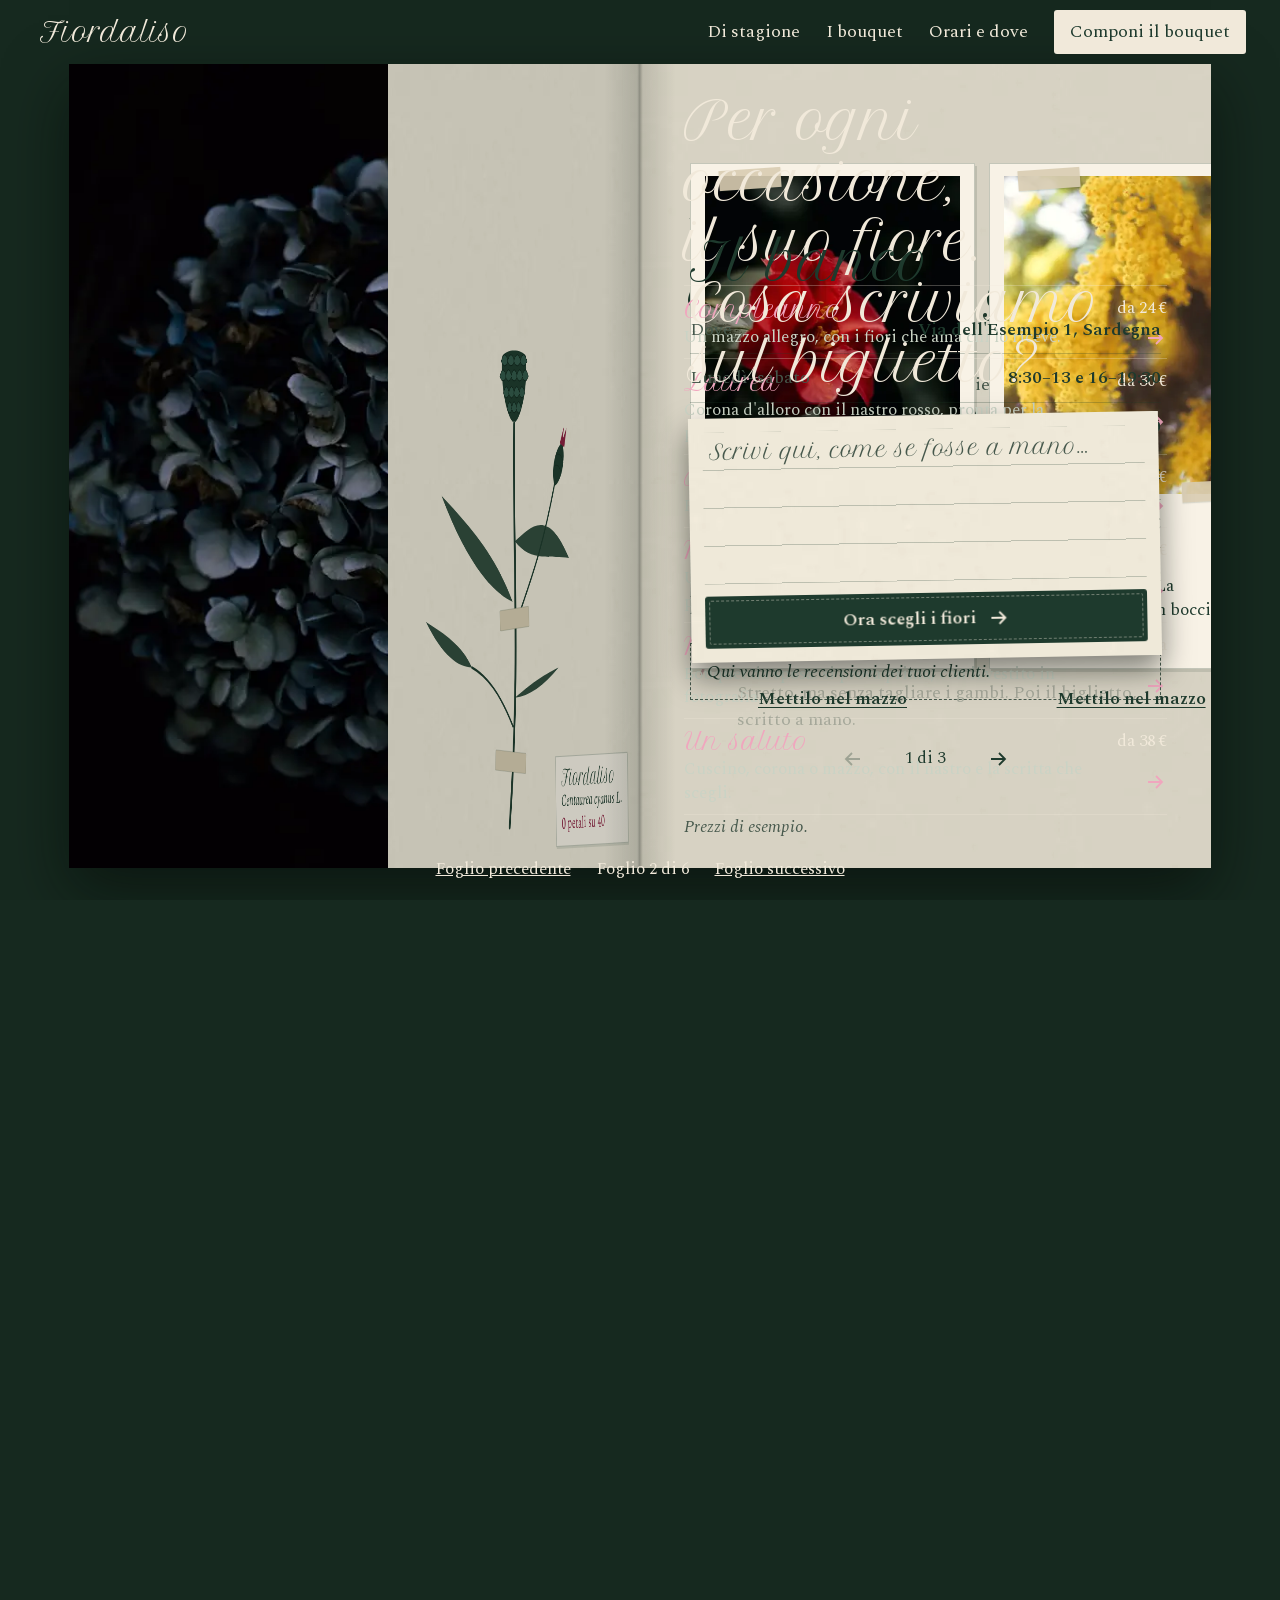
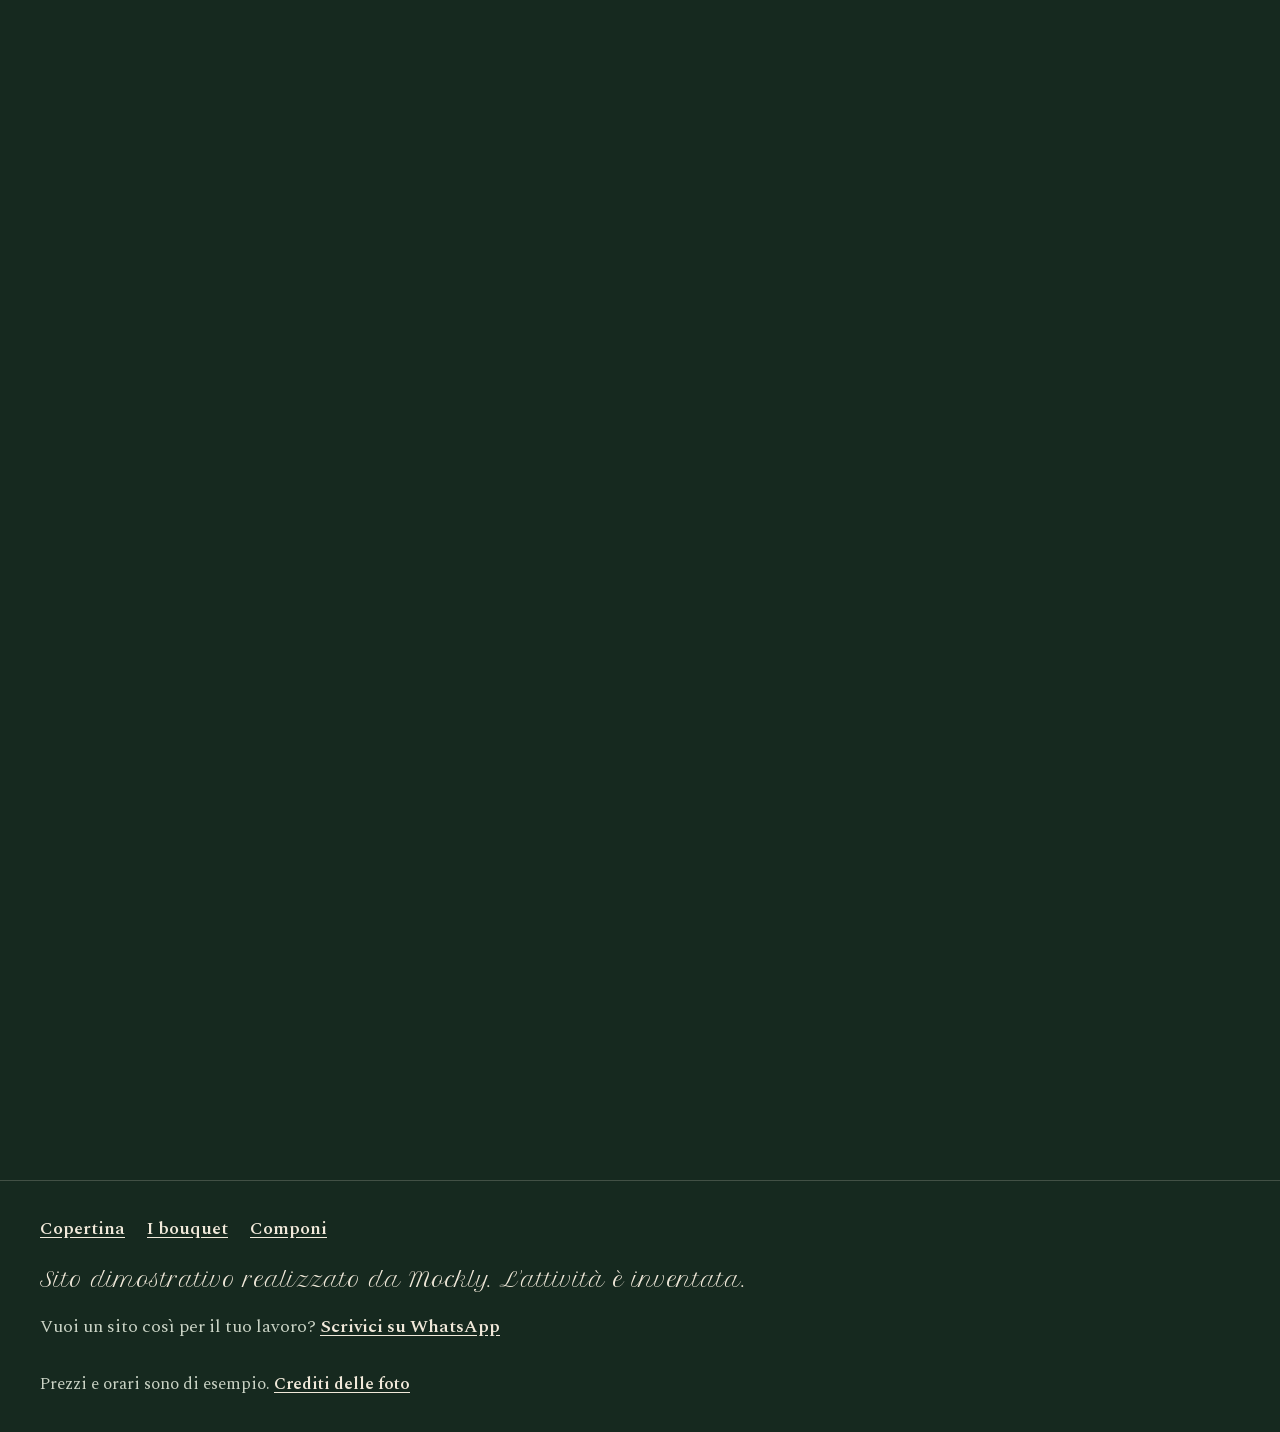
==== index.html @ 7ae02faf "File del sito nella cartella principale Co-Authored-By: Claude Opus 5.5 <noreply@anthropic.com>" ====
<!doctype html>
<html lang="it">
<head>
<meta charset="utf-8">
<meta name="viewport" content="width=device-width, initial-scale=1, viewport-fit=cover">
<title>Fiordaliso, fioraio · Per chi sono?</title>
<meta name="description" content="Fiordaliso, un fioraio inventato per una dimostrazione di Mockly: mazzi legati a mano, compositore del bouquet e biglietto scritto da te.">
<meta name="theme-color" content="#16291F">
<meta property="og:type" content="website">
<meta property="og:locale" content="it_IT">
<meta property="og:title" content="Fiordaliso, fioraio · Per chi sono?">
<meta property="og:description" content="Fiordaliso, un fioraio inventato per una dimostrazione di Mockly: mazzi legati a mano, compositore del bouquet e biglietto scritto da te.">
<meta property="og:image" content="assets/img/og.jpg">
<meta name="twitter:card" content="summary_large_image">
<link rel="icon" href="assets/img/icona.svg" type="image/svg+xml">
<link rel="apple-touch-icon" href="assets/img/icona-180.png">
<link rel="manifest" href="site.webmanifest">
<link rel="preload" href="assets/fonts/petit-formal-script-400.woff2" as="font" type="font/woff2" crossorigin>
<link rel="preload" href="assets/fonts/spectral-400.woff2" as="font" type="font/woff2" crossorigin>
<link rel="preload" as="image" href="assets/img/copertina-640.webp" imagesrcset="assets/img/copertina-640.webp 640w, assets/img/copertina-1080.webp 1080w, assets/img/copertina-1440.webp 1440w" imagesizes="(min-width:1024px) 50vw, 100vw" fetchpriority="high">
<link rel="stylesheet" href="assets/css/style.css">
<script src="assets/js/season.js"></script>
</head>
<body class="page-home">
<a class="skip" href="#main">Vai al contenuto</a>
<header class="topbar">
  <a class="brand" href="index.html" aria-current="page">Fiordaliso</a>
  <nav class="topnav" aria-label="Principale">
    <a href="index.html#stagione">Di stagione</a>
    <a href="bouquet.html">I bouquet</a>
    <a href="index.html#banco">Orari e dove</a>
    <a class="topnav__cta" href="ordina.html">Componi il bouquet</a>
  </nav>
  <button class="menu-btn" type="button" aria-expanded="false" aria-controls="menu" aria-label="Apri il menu"><span></span><span></span></button>
</header>
<div class="scrim" hidden></div>
<div class="menu" id="menu" role="dialog" aria-modal="true" aria-label="Menu" hidden>
  <button class="menu__close" type="button" aria-label="Chiudi il menu"><svg viewBox="0 0 24 24" width="24" height="24" aria-hidden="true"><path d="m5 5 14 14M19 5 5 19" fill="none" stroke="currentColor" stroke-width="1.8"/></svg></button>
  <p class="menu__tag">Indice dell'erbario</p>
  <ul class="menu__list">
    <li><a href="index.html"><span>Copertina</span></a></li>
    <li><a href="index.html#stagione"><span>Di stagione</span></a></li>
    <li><a href="bouquet.html"><span>I bouquet</span></a></li>
    <li><a href="ordina.html"><span>Componi il bouquet</span></a></li>
    <li><a href="index.html#banco"><span>Orari e dove</span></a></li>
  </ul>
  <p class="menu__foot">Sito dimostrativo: l'attività è inventata.</p>
</div>
<main id="main" data-book>
<section class="cover" aria-labelledby="titolo">
  <div class="cover__text" data-page data-spread="0">
    <p class="cover__who">Fiordaliso, fioraio</p>
    <h1 class="cover__title" id="titolo"><span class="ink" aria-hidden="true"><span class="ink__line">Per chi</span><span class="ink__line">sono?</span></span><span class="sr">Per chi sono?</span></h1>
    <p class="cover__lead">La prima cosa che ti chiediamo al banco. Al resto pensiamo noi: mazzi legati a mano, da ritirare o da far arrivare.</p>
    <a class="btn btn--light cover__cta" href="ordina.html">Componi il bouquet <svg viewBox="0 0 24 24" width="24" height="24" aria-hidden="true"><path d="M5 12h14m-6-6 6 6-6 6" fill="none" stroke="currentColor" stroke-width="1.8"/></svg></a>
  </div>
  <div class="cover__photo" data-page>
    <img class="cover__img" src="assets/img/copertina-640.webp" srcset="assets/img/copertina-640.webp 640w, assets/img/copertina-1080.webp 1080w, assets/img/copertina-1440.webp 1440w" sizes="(min-width:1024px) 50vw, 100vw" width="1440" height="1920" alt="Fiori rossi, rosa e viola appoggiati su un fondo verde scurissimo" fetchpriority="high">
    <p class="tag cover__tag"><span class="tag__hole"></span>Erbario, foglio 1<br><em>Fiori recisi, di stagione</em></p>
  </div>
</section>

<section class="bloom" id="fioritura" aria-labelledby="titolo-fioritura">
  <div class="bloom__sticky">
    <div class="bloom__plate" data-page data-spread="1" data-dwell="2.4">
      <svg class="flower" viewBox="0 0 600 900" role="img" aria-label="Disegno di un fiordaliso sul foglio d'erbario: scorrendo si apre petalo dopo petalo">
<g class="specimen">
<path class="stem" d="M300 400C296 560 318 680 288 880"/>
<path class="stem stem--thin" d="M304 640C340 590 372 560 410 470"/>
<path class="stem stem--thin" d="M297 760C262 720 226 700 186 690"/>
<path class="leaf" d="M302 540C344 524 390 498 448 560C404 556 346 566 302 540Z"/>
<path class="leaf" d="M296 612C240 600 172 566 104 486C176 520 250 556 296 612Z"/>
<path class="leaf" d="M186 690C150 690 106 676 62 636C112 650 160 664 186 690Z"/>
<path class="leaf" d="M302 726C344 710 374 700 420 690C380 712 340 724 302 726Z"/>
<g class="bud" transform="translate(410 472) rotate(22)"><path d="M0 2C-15 -8 -17 -38 0 -54C17 -38 15 -8 0 2Z" fill="var(--ink)"/><path d="M-6 -50L-3 -72L0 -58L4 -74L7 -50Z" fill="var(--season)"/><path d="M-11 -18q11 -11 22 0M-12 -32q12 -11 24 0" class="scale-line"/></g>
<rect class="tape" x="262" y="620" width="78" height="24" rx="1" transform="rotate(-4 300 632)"/>
<rect class="tape" x="250" y="790" width="82" height="24" rx="1" transform="rotate(3 290 802)"/>
</g>
<g transform="translate(300 318)"><g class="head"><g class="petal" data-a="-60.3" data-s="1.62" transform="rotate(-60.3) scale(1.62)"><path d="M-2 0C-3 -22 -5 -40 -9 -52Q-23.7 -78.1 -31.0 -97.7Q-17.9 -87.0 -12.6 -79.1Q-21.2 -101.6 -18.2 -115.1Q-5.4 -100.4 -3.6 -84.6Q-6.5 -108.7 -0.0 -127.5Q9.1 -105.3 6.1 -86.8Q6.6 -103.6 18.8 -114.0Q22.1 -94.6 15.0 -78.5Q18.4 -91.2 33.5 -94.5Q26.5 -71.4 8.4 -52.8C5 -38 3 -20 2 0Z" fill="var(--season-deep)"/><path d="M0 -6L-5 -62M0 -6L4 -64" class="vein"/></g><g class="petal" data-a="-46.5" data-s="1.54" transform="rotate(-46.5) scale(1.54)"><path d="M-2 0C-3 -22 -5 -40 -9 -52Q-24.2 -78.3 -30.0 -98.3Q-15.6 -86.0 -14.5 -80.9Q-18.8 -101.1 -15.6 -116.3Q-7.3 -98.6 -4.2 -86.7Q-8.2 -109.5 2.4 -125.2Q7.9 -104.8 5.8 -87.3Q8.9 -104.5 19.2 -115.2Q21.1 -94.3 13.9 -78.6Q17.3 -90.7 31.1 -96.7Q26.9 -71.1 8.4 -50.8C5 -38 3 -20 2 0Z" fill="var(--season-deep)"/><path d="M0 -6L-5 -62M0 -6L4 -64" class="vein"/></g><g class="petal" data-a="-32.0" data-s="1.59" transform="rotate(-32.0) scale(1.59)"><path d="M-2 0C-3 -22 -5 -40 -9 -52Q-23.9 -77.6 -32.2 -96.5Q-17.9 -87.7 -12.2 -80.5Q-20.6 -102.3 -18.2 -115.8Q-6.8 -98.7 -5.4 -86.1Q-5.6 -109.0 1.2 -124.9Q8.0 -105.0 8.2 -85.0Q7.2 -104.4 19.7 -113.7Q21.1 -93.6 16.1 -78.7Q18.3 -91.7 30.6 -94.6Q24.7 -71.4 8.3 -51.0C5 -38 3 -20 2 0Z" fill="var(--season-deep)"/><path d="M0 -6L-5 -62M0 -6L4 -64" class="vein"/></g><g class="petal" data-a="-14.3" data-s="1.58" transform="rotate(-14.3) scale(1.58)"><path d="M-2 0C-3 -22 -5 -40 -9 -52Q-26.0 -77.3 -32.3 -98.8Q-16.8 -85.9 -12.7 -80.7Q-18.7 -101.9 -18.5 -116.7Q-6.2 -100.3 -6.0 -86.4Q-6.8 -110.1 0.6 -124.8Q10.4 -103.5 7.6 -85.7Q6.9 -104.9 17.6 -113.8Q22.6 -93.6 13.6 -78.6Q18.4 -89.8 31.5 -94.5Q24.2 -71.9 9.7 -50.8C5 -38 3 -20 2 0Z" fill="var(--season-deep)"/><path d="M0 -6L-5 -62M0 -6L4 -64" class="vein"/></g><g class="petal" data-a="1.7" data-s="1.65" transform="rotate(1.7) scale(1.65)"><path d="M-2 0C-3 -22 -5 -40 -9 -52Q-24.1 -76.8 -31.4 -97.4Q-15.8 -85.9 -13.2 -79.1Q-18.9 -100.8 -16.6 -116.4Q-5.8 -98.7 -6.3 -85.6Q-5.5 -107.9 1.7 -126.3Q9.7 -103.8 6.8 -85.0Q6.8 -102.7 17.6 -114.7Q21.9 -95.8 15.6 -79.0Q18.8 -89.2 31.3 -97.5Q24.9 -71.5 8.1 -53.0C5 -38 3 -20 2 0Z" fill="var(--season-deep)"/><path d="M0 -6L-5 -62M0 -6L4 -64" class="vein"/></g><g class="petal" data-a="17.8" data-s="1.64" transform="rotate(17.8) scale(1.64)"><path d="M-2 0C-3 -22 -5 -40 -9 -52Q-25.2 -76.8 -31.5 -97.5Q-17.9 -87.2 -12.1 -78.8Q-18.9 -101.3 -16.8 -116.6Q-7.1 -99.0 -4.0 -85.0Q-6.4 -107.6 0.3 -127.0Q8.9 -104.7 6.1 -86.3Q8.4 -103.5 18.4 -114.0Q23.4 -95.1 13.7 -80.4Q19.6 -91.9 32.6 -95.8Q24.9 -71.1 7.6 -53.1C5 -38 3 -20 2 0Z" fill="var(--season-deep)"/><path d="M0 -6L-5 -62M0 -6L4 -64" class="vein"/></g><g class="petal" data-a="29.7" data-s="1.53" transform="rotate(29.7) scale(1.53)"><path d="M-2 0C-3 -22 -5 -40 -9 -52Q-24.0 -78.8 -32.1 -99.4Q-16.6 -87.2 -12.6 -79.5Q-19.1 -99.6 -16.4 -116.9Q-6.1 -100.0 -6.5 -86.1Q-6.4 -110.0 0.3 -126.5Q9.6 -103.9 7.3 -85.2Q7.7 -102.6 20.2 -116.2Q23.3 -94.3 13.9 -79.1Q18.9 -89.3 31.6 -95.8Q26.6 -71.1 10.3 -52.1C5 -38 3 -20 2 0Z" fill="var(--season-deep)"/><path d="M0 -6L-5 -62M0 -6L4 -64" class="vein"/></g><g class="petal" data-a="46.1" data-s="1.56" transform="rotate(46.1) scale(1.56)"><path d="M-2 0C-3 -22 -5 -40 -9 -52Q-24.3 -77.0 -30.6 -97.3Q-17.9 -85.8 -11.6 -78.6Q-19.9 -100.1 -17.5 -114.8Q-4.9 -99.5 -6.3 -86.2Q-6.8 -108.2 1.0 -127.4Q9.9 -105.3 7.9 -87.0Q7.5 -102.6 17.9 -116.1Q22.0 -94.3 16.0 -78.4Q19.8 -90.5 33.3 -97.2Q24.7 -71.9 8.4 -51.3C5 -38 3 -20 2 0Z" fill="var(--season-deep)"/><path d="M0 -6L-5 -62M0 -6L4 -64" class="vein"/></g><g class="petal" data-a="61.0" data-s="1.62" transform="rotate(61.0) scale(1.62)"><path d="M-2 0C-3 -22 -5 -40 -9 -52Q-24.0 -77.8 -31.6 -98.4Q-16.0 -85.8 -13.9 -78.9Q-18.6 -100.9 -16.8 -116.9Q-5.9 -99.0 -4.7 -87.4Q-5.6 -109.0 0.7 -125.1Q9.2 -104.0 7.6 -87.3Q8.1 -103.8 20.4 -113.7Q21.3 -95.1 13.9 -79.2Q19.4 -89.3 31.9 -96.5Q24.6 -71.6 10.3 -53.1C5 -38 3 -20 2 0Z" fill="var(--season-deep)"/><path d="M0 -6L-5 -62M0 -6L4 -64" class="vein"/></g><g class="petal" data-a="-94.0" data-s="1.41" transform="rotate(-94.0) scale(1.41)"><path d="M-2 0C-3 -22 -5 -40 -9 -52Q-25.9 -78.8 -30.4 -98.5Q-17.4 -86.6 -14.2 -79.3Q-21.1 -101.0 -17.7 -116.9Q-5.9 -99.2 -5.4 -86.3Q-6.9 -110.0 0.1 -125.6Q9.4 -103.9 8.1 -85.7Q9.1 -104.3 19.7 -114.1Q23.2 -95.6 14.4 -77.7Q17.7 -89.0 33.2 -97.1Q24.7 -71.3 8.3 -53.2C5 -38 3 -20 2 0Z" fill="var(--season)"/><path d="M0 -6L-5 -62M0 -6L4 -64" class="vein"/></g><g class="petal" data-a="-72.3" data-s="1.48" transform="rotate(-72.3) scale(1.48)"><path d="M-2 0C-3 -22 -5 -40 -9 -52Q-24.1 -79.1 -31.3 -97.4Q-18.4 -87.9 -12.5 -78.8Q-18.6 -102.2 -17.0 -115.2Q-6.0 -98.4 -5.9 -87.3Q-8.2 -110.4 1.2 -126.0Q9.2 -105.1 6.1 -86.9Q9.0 -102.0 20.3 -116.2Q20.7 -93.6 14.9 -78.2Q18.0 -90.6 32.0 -96.2Q25.8 -73.5 9.6 -51.0C5 -38 3 -20 2 0Z" fill="var(--season)"/><path d="M0 -6L-5 -62M0 -6L4 -64" class="vein"/></g><g class="petal" data-a="-55.6" data-s="1.48" transform="rotate(-55.6) scale(1.48)"><path d="M-2 0C-3 -22 -5 -40 -9 -52Q-24.3 -78.3 -31.9 -99.0Q-17.0 -88.5 -11.8 -79.1Q-19.4 -99.9 -16.6 -116.3Q-5.7 -99.0 -3.6 -85.1Q-7.7 -107.8 1.7 -125.2Q9.9 -104.3 8.2 -84.9Q8.6 -102.7 19.8 -115.3Q22.7 -96.3 14.5 -79.1Q17.0 -90.9 32.4 -95.6Q24.7 -70.7 9.5 -52.5C5 -38 3 -20 2 0Z" fill="var(--season)"/><path d="M0 -6L-5 -62M0 -6L4 -64" class="vein"/></g><g class="petal" data-a="-30.9" data-s="1.50" transform="rotate(-30.9) scale(1.50)"><path d="M-2 0C-3 -22 -5 -40 -9 -52Q-24.9 -78.3 -29.5 -97.6Q-16.4 -86.2 -11.6 -81.4Q-19.7 -100.3 -17.7 -116.3Q-7.3 -99.9 -5.4 -87.2Q-7.7 -107.8 1.2 -126.0Q10.4 -103.8 8.5 -85.6Q8.9 -104.8 19.3 -114.2Q20.6 -93.7 14.0 -79.1Q17.5 -90.5 32.3 -97.3Q26.8 -72.2 9.1 -51.7C5 -38 3 -20 2 0Z" fill="var(--season)"/><path d="M0 -6L-5 -62M0 -6L4 -64" class="vein"/></g><g class="petal" data-a="-11.6" data-s="1.46" transform="rotate(-11.6) scale(1.46)"><path d="M-2 0C-3 -22 -5 -40 -9 -52Q-24.5 -77.8 -31.6 -97.4Q-17.6 -88.5 -13.8 -81.4Q-21.0 -100.2 -17.3 -114.8Q-5.3 -100.3 -3.5 -84.7Q-8.3 -107.8 0.8 -126.1Q10.4 -104.8 7.1 -84.7Q8.7 -103.6 20.4 -114.0Q22.3 -96.2 15.4 -79.1Q17.6 -91.8 32.1 -97.1Q25.3 -71.5 8.9 -52.7C5 -38 3 -20 2 0Z" fill="var(--season)"/><path d="M0 -6L-5 -62M0 -6L4 -64" class="vein"/></g><g class="petal" data-a="11.2" data-s="1.48" transform="rotate(11.2) scale(1.48)"><path d="M-2 0C-3 -22 -5 -40 -9 -52Q-24.2 -77.9 -29.5 -96.6Q-16.3 -87.8 -14.2 -78.8Q-19.1 -100.6 -17.4 -116.7Q-5.4 -98.8 -4.7 -85.6Q-6.2 -109.9 0.2 -124.6Q10.2 -102.9 5.6 -87.3Q7.3 -103.7 19.4 -116.2Q22.1 -96.3 13.8 -78.5Q18.7 -90.1 31.6 -96.1Q24.6 -72.5 9.7 -51.0C5 -38 3 -20 2 0Z" fill="var(--season)"/><path d="M0 -6L-5 -62M0 -6L4 -64" class="vein"/></g><g class="petal" data-a="29.0" data-s="1.43" transform="rotate(29.0) scale(1.43)"><path d="M-2 0C-3 -22 -5 -40 -9 -52Q-24.1 -77.6 -30.2 -98.9Q-17.2 -87.7 -12.1 -80.4Q-19.5 -99.5 -17.5 -115.9Q-5.3 -97.7 -5.2 -86.4Q-8.2 -107.9 -0.3 -127.3Q9.2 -104.0 7.6 -86.6Q8.8 -104.8 18.1 -114.5Q20.7 -95.6 15.7 -78.4Q17.8 -91.6 31.6 -95.3Q25.1 -73.1 9.6 -51.8C5 -38 3 -20 2 0Z" fill="var(--season)"/><path d="M0 -6L-5 -62M0 -6L4 -64" class="vein"/></g><g class="petal" data-a="56.3" data-s="1.57" transform="rotate(56.3) scale(1.57)"><path d="M-2 0C-3 -22 -5 -40 -9 -52Q-23.8 -78.2 -30.1 -98.6Q-17.5 -87.3 -11.7 -78.8Q-20.8 -101.4 -17.4 -116.4Q-6.3 -99.3 -5.9 -85.8Q-6.1 -108.9 2.0 -125.8Q8.0 -103.2 8.1 -86.7Q6.6 -103.5 19.1 -114.8Q23.4 -94.5 15.9 -80.3Q18.6 -89.6 30.8 -97.3Q26.2 -70.8 7.8 -51.6C5 -38 3 -20 2 0Z" fill="var(--season)"/><path d="M0 -6L-5 -62M0 -6L4 -64" class="vein"/></g><g class="petal" data-a="72.2" data-s="1.53" transform="rotate(72.2) scale(1.53)"><path d="M-2 0C-3 -22 -5 -40 -9 -52Q-24.6 -78.8 -31.8 -97.2Q-16.9 -86.2 -13.3 -80.5Q-18.6 -100.5 -17.0 -115.9Q-5.3 -98.4 -3.8 -86.3Q-6.0 -108.5 2.1 -125.1Q10.0 -102.8 8.4 -85.6Q8.1 -102.9 19.9 -115.2Q21.8 -96.1 15.7 -77.5Q18.1 -91.5 31.1 -96.2Q24.9 -70.6 7.7 -52.6C5 -38 3 -20 2 0Z" fill="var(--season)"/><path d="M0 -6L-5 -62M0 -6L4 -64" class="vein"/></g><g class="petal" data-a="93.3" data-s="1.52" transform="rotate(93.3) scale(1.52)"><path d="M-2 0C-3 -22 -5 -40 -9 -52Q-24.2 -79.0 -32.3 -98.1Q-16.7 -85.8 -14.4 -81.2Q-20.9 -101.8 -17.8 -115.3Q-5.7 -99.8 -5.9 -86.7Q-8.0 -108.2 0.4 -125.9Q10.0 -104.1 6.3 -84.8Q9.2 -104.0 19.1 -113.6Q21.9 -95.8 13.6 -77.7Q19.4 -90.8 32.1 -96.0Q24.8 -70.5 9.5 -52.8C5 -38 3 -20 2 0Z" fill="var(--season)"/><path d="M0 -6L-5 -62M0 -6L4 -64" class="vein"/></g><g class="petal" data-a="-73.4" data-s="1.21" transform="rotate(-73.4) scale(1.21)"><path d="M-2 0C-3 -22 -5 -40 -9 -52Q-25.4 -77.1 -30.4 -97.7Q-18.0 -88.0 -13.5 -80.7Q-18.9 -101.0 -16.6 -114.5Q-6.7 -98.9 -6.0 -85.2Q-8.5 -108.0 2.0 -125.0Q7.7 -104.7 7.6 -87.2Q7.9 -103.6 20.4 -114.7Q23.1 -95.6 15.9 -79.2Q19.8 -91.7 33.0 -96.9Q25.6 -71.9 8.0 -51.0C5 -38 3 -20 2 0Z" fill="var(--season-mid)"/><path d="M0 -6L-5 -62M0 -6L4 -64" class="vein"/></g><g class="petal" data-a="-48.0" data-s="1.19" transform="rotate(-48.0) scale(1.19)"><path d="M-2 0C-3 -22 -5 -40 -9 -52Q-26.3 -78.6 -31.1 -97.4Q-17.4 -86.4 -14.2 -80.3Q-20.1 -99.6 -16.0 -115.5Q-7.5 -99.4 -4.4 -86.8Q-6.8 -109.1 -0.5 -124.5Q9.9 -104.9 7.3 -86.6Q7.6 -103.4 18.4 -115.5Q21.7 -94.5 14.3 -79.9Q19.2 -91.0 33.3 -95.8Q26.2 -72.5 10.0 -53.2C5 -38 3 -20 2 0Z" fill="var(--season-mid)"/><path d="M0 -6L-5 -62M0 -6L4 -64" class="vein"/></g><g class="petal" data-a="-25.8" data-s="1.16" transform="rotate(-25.8) scale(1.16)"><path d="M-2 0C-3 -22 -5 -40 -9 -52Q-24.5 -77.4 -32.0 -98.3Q-16.0 -86.7 -14.2 -80.8Q-21.0 -102.1 -17.3 -117.3Q-4.7 -99.2 -5.0 -85.6Q-6.2 -108.0 0.7 -126.5Q8.7 -105.5 6.7 -85.4Q9.4 -102.6 19.5 -114.7Q20.6 -95.5 14.5 -78.5Q17.3 -90.9 32.0 -95.1Q26.5 -71.7 8.0 -51.2C5 -38 3 -20 2 0Z" fill="var(--season-mid)"/><path d="M0 -6L-5 -62M0 -6L4 -64" class="vein"/></g><g class="petal" data-a="2.8" data-s="1.22" transform="rotate(2.8) scale(1.22)"><path d="M-2 0C-3 -22 -5 -40 -9 -52Q-25.4 -78.0 -32.1 -97.4Q-15.5 -87.0 -12.4 -79.0Q-20.9 -99.7 -16.6 -116.9Q-7.3 -99.8 -4.8 -85.4Q-7.5 -107.7 0.6 -126.1Q7.9 -102.6 5.9 -84.8Q8.1 -103.3 19.2 -115.7Q23.2 -93.5 16.0 -78.7Q17.4 -89.5 31.4 -94.8Q24.7 -71.8 10.0 -52.9C5 -38 3 -20 2 0Z" fill="var(--season-mid)"/><path d="M0 -6L-5 -62M0 -6L4 -64" class="vein"/></g><g class="petal" data-a="23.7" data-s="1.16" transform="rotate(23.7) scale(1.16)"><path d="M-2 0C-3 -22 -5 -40 -9 -52Q-26.4 -79.0 -29.5 -96.7Q-16.5 -87.6 -12.5 -79.3Q-20.4 -100.7 -16.1 -117.5Q-6.9 -99.1 -6.1 -86.3Q-6.8 -110.0 1.1 -126.7Q9.2 -104.5 7.4 -87.4Q8.5 -104.6 20.4 -114.7Q21.9 -95.3 15.4 -78.4Q19.3 -89.7 32.0 -94.5Q26.5 -70.9 8.7 -52.2C5 -38 3 -20 2 0Z" fill="var(--season-mid)"/><path d="M0 -6L-5 -62M0 -6L4 -64" class="vein"/></g><g class="petal" data-a="47.1" data-s="1.27" transform="rotate(47.1) scale(1.27)"><path d="M-2 0C-3 -22 -5 -40 -9 -52Q-24.9 -77.9 -31.2 -96.8Q-17.5 -88.3 -12.3 -78.8Q-19.3 -100.7 -16.2 -116.6Q-5.7 -100.3 -6.1 -86.2Q-7.0 -109.3 -0.3 -125.4Q9.1 -104.8 6.4 -86.3Q7.2 -104.8 20.2 -113.6Q22.5 -93.9 14.8 -78.1Q17.7 -89.8 32.2 -94.8Q24.3 -71.1 7.9 -51.9C5 -38 3 -20 2 0Z" fill="var(--season-mid)"/><path d="M0 -6L-5 -62M0 -6L4 -64" class="vein"/></g><g class="petal" data-a="73.2" data-s="1.15" transform="rotate(73.2) scale(1.15)"><path d="M-2 0C-3 -22 -5 -40 -9 -52Q-25.8 -78.6 -31.5 -99.3Q-15.8 -86.1 -13.3 -80.4Q-19.7 -102.4 -18.4 -114.8Q-6.6 -99.0 -3.7 -84.6Q-7.1 -109.9 0.4 -124.7Q10.2 -104.9 8.0 -86.4Q7.9 -104.5 20.1 -113.5Q21.1 -94.6 14.1 -77.9Q17.2 -91.7 32.7 -96.6Q26.7 -70.9 9.6 -53.1C5 -38 3 -20 2 0Z" fill="var(--season-mid)"/><path d="M0 -6L-5 -62M0 -6L4 -64" class="vein"/></g><g class="petal" data-a="-34.6" data-s="0.96" transform="rotate(-34.6) scale(0.96)"><path d="M-2 0C-3 -22 -5 -40 -9 -52Q-25.2 -79.3 -31.8 -98.6Q-16.4 -87.9 -14.0 -80.8Q-19.5 -100.1 -17.4 -115.5Q-4.8 -98.7 -5.8 -86.6Q-5.7 -108.5 0.3 -125.6Q7.8 -102.6 6.8 -85.9Q8.1 -104.9 19.3 -115.6Q21.3 -94.1 13.8 -79.6Q19.3 -91.3 31.3 -95.9Q24.6 -70.8 10.5 -53.4C5 -38 3 -20 2 0Z" fill="var(--season)"/><path d="M0 -6L-5 -62M0 -6L4 -64" class="vein"/></g><g class="petal" data-a="-18.3" data-s="0.94" transform="rotate(-18.3) scale(0.94)"><path d="M-2 0C-3 -22 -5 -40 -9 -52Q-25.3 -76.7 -31.0 -99.0Q-16.8 -86.6 -13.4 -79.5Q-19.2 -100.9 -17.0 -115.0Q-5.4 -98.9 -3.6 -87.0Q-6.2 -110.0 1.3 -126.8Q8.8 -103.2 7.9 -85.1Q7.2 -103.5 18.2 -114.8Q22.0 -96.4 15.3 -78.4Q18.7 -89.4 31.0 -97.0Q24.1 -72.0 8.8 -52.2C5 -38 3 -20 2 0Z" fill="var(--season)"/><path d="M0 -6L-5 -62M0 -6L4 -64" class="vein"/></g><g class="petal" data-a="-1.7" data-s="0.95" transform="rotate(-1.7) scale(0.95)"><path d="M-2 0C-3 -22 -5 -40 -9 -52Q-26.3 -76.8 -30.8 -97.9Q-16.1 -87.8 -14.1 -80.6Q-21.4 -101.6 -16.6 -115.9Q-6.7 -98.7 -6.2 -85.0Q-8.0 -109.7 -0.0 -125.4Q10.0 -103.1 5.7 -86.3Q7.6 -104.4 20.4 -116.4Q22.0 -94.2 16.5 -80.1Q18.4 -89.8 30.6 -96.8Q26.7 -73.1 8.7 -52.6C5 -38 3 -20 2 0Z" fill="var(--season)"/><path d="M0 -6L-5 -62M0 -6L4 -64" class="vein"/></g><g class="petal" data-a="17.5" data-s="0.87" transform="rotate(17.5) scale(0.87)"><path d="M-2 0C-3 -22 -5 -40 -9 -52Q-26.4 -76.5 -30.2 -97.3Q-17.8 -87.7 -12.8 -80.8Q-20.1 -99.7 -17.4 -116.5Q-4.6 -98.7 -6.4 -86.3Q-6.6 -110.3 0.5 -125.4Q10.1 -103.7 8.2 -86.1Q7.7 -102.5 18.6 -114.2Q21.1 -95.5 14.1 -78.9Q17.5 -91.4 31.1 -96.1Q24.9 -72.2 10.5 -51.5C5 -38 3 -20 2 0Z" fill="var(--season)"/><path d="M0 -6L-5 -62M0 -6L4 -64" class="vein"/></g><g class="petal" data-a="38.5" data-s="0.89" transform="rotate(38.5) scale(0.89)"><path d="M-2 0C-3 -22 -5 -40 -9 -52Q-25.4 -79.3 -30.4 -98.4Q-17.7 -88.4 -14.0 -80.7Q-20.3 -99.7 -16.4 -116.7Q-6.4 -100.0 -3.7 -86.4Q-6.2 -108.3 2.2 -127.4Q8.5 -104.3 5.7 -84.9Q7.5 -102.7 19.1 -116.3Q21.7 -95.8 13.6 -80.0Q18.8 -91.9 31.4 -96.2Q25.6 -73.1 9.6 -52.7C5 -38 3 -20 2 0Z" fill="var(--season)"/><path d="M0 -6L-5 -62M0 -6L4 -64" class="vein"/></g><g class="petal" data-a="-47.1" data-s="0.50" transform="rotate(-47.1) scale(0.50)"><path d="M-3 0C-5 -20 -7 -36 -5 -56L-1 -46L2 -62L5 -46C6 -30 4 -14 3 0Z" fill="var(--season-dark)"/></g><g class="petal" data-a="-35.3" data-s="0.60" transform="rotate(-35.3) scale(0.60)"><path d="M-3 0C-5 -20 -7 -36 -5 -56L-1 -46L2 -62L5 -46C6 -30 4 -14 3 0Z" fill="var(--season-dark)"/></g><g class="petal" data-a="-25.4" data-s="0.50" transform="rotate(-25.4) scale(0.50)"><path d="M-3 0C-5 -20 -7 -36 -5 -56L-1 -46L2 -62L5 -46C6 -30 4 -14 3 0Z" fill="var(--season-dark)"/></g><g class="petal" data-a="-13.2" data-s="0.60" transform="rotate(-13.2) scale(0.60)"><path d="M-3 0C-5 -20 -7 -36 -5 -56L-1 -46L2 -62L5 -46C6 -30 4 -14 3 0Z" fill="var(--season-dark)"/></g><g class="petal" data-a="-0.9" data-s="0.50" transform="rotate(-0.9) scale(0.50)"><path d="M-3 0C-5 -20 -7 -36 -5 -56L-1 -46L2 -62L5 -46C6 -30 4 -14 3 0Z" fill="var(--season-dark)"/></g><g class="petal" data-a="12.9" data-s="0.60" transform="rotate(12.9) scale(0.60)"><path d="M-3 0C-5 -20 -7 -36 -5 -56L-1 -46L2 -62L5 -46C6 -30 4 -14 3 0Z" fill="var(--season-dark)"/></g><g class="petal" data-a="23.6" data-s="0.50" transform="rotate(23.6) scale(0.50)"><path d="M-3 0C-5 -20 -7 -36 -5 -56L-1 -46L2 -62L5 -46C6 -30 4 -14 3 0Z" fill="var(--season-dark)"/></g><g class="petal" data-a="35.5" data-s="0.60" transform="rotate(35.5) scale(0.60)"><path d="M-3 0C-5 -20 -7 -36 -5 -56L-1 -46L2 -62L5 -46C6 -30 4 -14 3 0Z" fill="var(--season-dark)"/></g><g class="petal" data-a="49.5" data-s="0.50" transform="rotate(49.5) scale(0.50)"><path d="M-3 0C-5 -20 -7 -36 -5 -56L-1 -46L2 -62L5 -46C6 -30 4 -14 3 0Z" fill="var(--season-dark)"/></g></g></g>
<g class="cup" transform="translate(300 314)"><path d="M-32 6C-37 44 -20 76 -4 84L4 84C20 76 37 44 32 6C20 -3 -20 -3 -32 6Z" fill="var(--ink)"/><g class="cup-scales"><path d="M-35.0 12q9.5 -16 19.0 0q-9.5 11 -19.0 0z"/><path d="M-18.0 12q9.5 -16 19.0 0q-9.5 11 -19.0 0z"/><path d="M-1.0 12q9.5 -16 19.0 0q-9.5 11 -19.0 0z"/><path d="M16.0 12q9.5 -16 19.0 0q-9.5 11 -19.0 0z"/><path d="M-38.5 30q8.5 -16 17.0 0q-8.5 11 -17.0 0z"/><path d="M-23.5 30q8.5 -16 17.0 0q-8.5 11 -17.0 0z"/><path d="M-8.5 30q8.5 -16 17.0 0q-8.5 11 -17.0 0z"/><path d="M6.5 30q8.5 -16 17.0 0q-8.5 11 -17.0 0z"/><path d="M21.5 30q8.5 -16 17.0 0q-8.5 11 -17.0 0z"/><path d="M-29.0 50q8.0 -16 16.0 0q-8.0 11 -16.0 0z"/><path d="M-15.0 50q8.0 -16 16.0 0q-8.0 11 -16.0 0z"/><path d="M-1.0 50q8.0 -16 16.0 0q-8.0 11 -16.0 0z"/><path d="M13.0 50q8.0 -16 16.0 0q-8.0 11 -16.0 0z"/><path d="M-19.0 68q7.0 -16 14.0 0q-7.0 11 -14.0 0z"/><path d="M-7.0 68q7.0 -16 14.0 0q-7.0 11 -14.0 0z"/><path d="M5.0 68q7.0 -16 14.0 0q-7.0 11 -14.0 0z"/></g></g>
</svg>
      <p class="plate-label"><span class="plate-label__name">Fiordaliso</span><em>Centaurea cyanus L.</em><span class="plate-label__count" aria-hidden="true"><b data-petals>0</b> petali su 40</span></p>
    </div>
    <div class="bloom__text" data-page>
      <h2 id="titolo-fioritura">Un mazzo si fa in quattro gesti.</h2>
      <ol class="gestures">
<li class="gesture" data-step="0"><span class="gesture__n">1</span><h3>Il taglio in obliquo</h3><p>Il gambo beve da una superficie più larga e non resta appoggiato sul fondo del vaso.</p></li>
<li class="gesture" data-step="1"><span class="gesture__n">2</span><h3>Via le foglie basse</h3><p>Quelle che finiscono sott'acqua marciscono e sporcano l'acqua. Si tolgono tutte.</p></li>
<li class="gesture" data-step="2"><span class="gesture__n">3</span><h3>La legatura a spirale</h3><p>I gambi si incrociano dalla stessa parte: il mazzo si apre e sta in piedi da solo.</p></li>
<li class="gesture" data-step="3"><span class="gesture__n">4</span><h3>Un giro di rafia</h3><p>Stretto, ma senza tagliare i gambi. Poi il biglietto, scritto a mano.</p></li>
      </ol>
    </div>
  </div>
</section>

<section class="season" id="stagione" aria-labelledby="titolo-stagione">
  <div class="season__head" data-page data-spread="2" data-dwell=".5">
    <p class="kicker" data-month>Al banco adesso</p>
    <h2 id="titolo-stagione">Non tutto c'è tutto l'anno.</h2>
    <p>Lavoriamo con quello che la stagione porta. Prova a cambiarla: cambia il banco, e cambia anche il colore di questo erbario.</p>
    <div class="seasons" role="group" aria-label="Scegli la stagione">
      <button type="button" data-set-season="primavera">Primavera</button>
      <button type="button" data-set-season="estate">Estate</button>
      <button type="button" data-set-season="autunno">Autunno</button>
      <button type="button" data-set-season="inverno">Inverno</button>
    </div>
  </div>
  <div class="season__sheets" data-page>
    <ul class="sheets" data-sheets tabindex="0" aria-label="Fogli dei fiori di stagione: scorri di lato">
<li class="sheet" data-season-item="primavera">
  <button class="sheet__inner" type="button" aria-pressed="false" aria-label="Anemone: gira il foglio per il consiglio del banco">
    <span class="sheet__face sheet__face--front">
      <span class="tipped"><img src="assets/img/f-anemone-360.webp" srcset="assets/img/f-anemone-360.webp 360w, assets/img/f-anemone-720.webp 720w" sizes="(min-width:1024px) 320px, 76vw" width="720" height="900" alt="Fiori di anemone bianchi, rossi e viola visti da vicino" loading="lazy" decoding="async"></span>
      <span class="sheet__name">Anemone</span>
      <em class="sheet__latin">Anemone coronaria L.</em>
      <span class="sheet__note">Apre di giorno e si chiude la sera. Tienila al fresco.</span>
      <span class="sheet__turn">Gira il foglio</span>
    </span>
    <span class="sheet__face sheet__face--back">
      <span class="sheet__tag">Dal banco</span>
      <span class="sheet__tip">Acqua poca e pulita: il gambo è cavo e marcisce in fretta.</span>
      <span class="sheet__turn">Torna al fiore</span>
    </span>
  </button>
  <a class="sheet__add" href="ordina.html?fiore=anemone">Mettilo nel mazzo</a>
</li>
<li class="sheet" data-season-item="primavera">
  <button class="sheet__inner" type="button" aria-pressed="false" aria-label="Peonia: gira il foglio per il consiglio del banco">
    <span class="sheet__face sheet__face--front">
      <span class="tipped"><img src="assets/img/f-peonia-360.webp" srcset="assets/img/f-peonia-360.webp 360w, assets/img/f-peonia-720.webp 720w" sizes="(min-width:1024px) 320px, 76vw" width="720" height="900" alt="Peonie rosa e viola su fondo nero" loading="lazy" decoding="async"></span>
      <span class="sheet__name">Peonia</span>
      <em class="sheet__latin">Paeonia lactiflora Pall.</em>
      <span class="sheet__note">Comprala in boccio: si apre in casa, in due o tre giorni.</span>
      <span class="sheet__turn">Gira il foglio</span>
    </span>
    <span class="sheet__face sheet__face--back">
      <span class="sheet__tag">Dal banco</span>
      <span class="sheet__tip">Se il boccio è appiccicoso, passa un dito bagnato: non è un difetto.</span>
      <span class="sheet__turn">Torna al fiore</span>
    </span>
  </button>
  <a class="sheet__add" href="ordina.html?fiore=peonia">Mettilo nel mazzo</a>
</li>
<li class="sheet" data-season-item="primavera">
  <button class="sheet__inner" type="button" aria-pressed="false" aria-label="Fiordaliso: gira il foglio per il consiglio del banco">
    <span class="sheet__face sheet__face--front">
      <span class="tipped"><img src="assets/img/f-fiordaliso-360.webp" srcset="assets/img/f-fiordaliso-360.webp 360w, assets/img/f-fiordaliso-720.webp 720w" sizes="(min-width:1024px) 320px, 76vw" width="720" height="900" alt="Fiordalisi blu in un prato" loading="lazy" decoding="async"></span>
      <span class="sheet__name">Fiordaliso</span>
      <em class="sheet__latin">Centaurea cyanus L.</em>
      <span class="sheet__note">Il fiore del nostro nome. Dura una settimana, poi si secca bello.</span>
      <span class="sheet__turn">Gira il foglio</span>
    </span>
    <span class="sheet__face sheet__face--back">
      <span class="sheet__tag">Dal banco</span>
      <span class="sheet__tip">Lascialo appeso a testa in giù: tiene il colore.</span>
      <span class="sheet__turn">Torna al fiore</span>
    </span>
  </button>
  <a class="sheet__add" href="ordina.html?fiore=fiordaliso">Mettilo nel mazzo</a>
</li>
<li class="sheet" data-season-item="estate">
  <button class="sheet__inner" type="button" aria-pressed="false" aria-label="Girasole: gira il foglio per il consiglio del banco">
    <span class="sheet__face sheet__face--front">
      <span class="tipped"><img src="assets/img/f-girasole-360.webp" srcset="assets/img/f-girasole-360.webp 360w, assets/img/f-girasole-720.webp 720w" sizes="(min-width:1024px) 320px, 76vw" width="720" height="900" alt="Girasole aperto in un campo" loading="lazy" decoding="async"></span>
      <span class="sheet__name">Girasole</span>
      <em class="sheet__latin">Helianthus annuus L.</em>
      <span class="sheet__note">Gambo pesante: serve un vaso alto e acqua fino a metà.</span>
      <span class="sheet__turn">Gira il foglio</span>
    </span>
    <span class="sheet__face sheet__face--back">
      <span class="sheet__tag">Dal banco</span>
      <span class="sheet__tip">Togli tutte le foglie sotto la linea dell'acqua.</span>
      <span class="sheet__turn">Torna al fiore</span>
    </span>
  </button>
  <a class="sheet__add" href="ordina.html?fiore=girasole">Mettilo nel mazzo</a>
</li>
<li class="sheet" data-season-item="estate">
  <button class="sheet__inner" type="button" aria-pressed="false" aria-label="Margherita: gira il foglio per il consiglio del banco">
    <span class="sheet__face sheet__face--front">
      <span class="tipped"><img src="assets/img/f-margherita-360.webp" srcset="assets/img/f-margherita-360.webp 360w, assets/img/f-margherita-720.webp 720w" sizes="(min-width:1024px) 320px, 76vw" width="720" height="900" alt="Margherite bianche su fondo grigio" loading="lazy" decoding="async"></span>
      <span class="sheet__name">Margherita</span>
      <em class="sheet__latin">Leucanthemum vulgare Lam.</em>
      <span class="sheet__note">La più semplice, e la più difficile da sbagliare.</span>
      <span class="sheet__turn">Gira il foglio</span>
    </span>
    <span class="sheet__face sheet__face--back">
      <span class="sheet__tag">Dal banco</span>
      <span class="sheet__tip">Non teme il caldo, ma cambia l'acqua ogni giorno.</span>
      <span class="sheet__turn">Torna al fiore</span>
    </span>
  </button>
  <a class="sheet__add" href="ordina.html?fiore=margherita">Mettilo nel mazzo</a>
</li>
<li class="sheet" data-season-item="estate">
  <button class="sheet__inner" type="button" aria-pressed="false" aria-label="Eucalipto: gira il foglio per il consiglio del banco">
    <span class="sheet__face sheet__face--front">
      <span class="tipped"><img src="assets/img/f-eucalipto-360.webp" srcset="assets/img/f-eucalipto-360.webp 360w, assets/img/f-eucalipto-720.webp 720w" sizes="(min-width:1024px) 320px, 76vw" width="720" height="900" alt="Rami di eucalipto avvolti nella carta kraft" loading="lazy" decoding="async"></span>
      <span class="sheet__name">Eucalipto</span>
      <em class="sheet__latin">Eucalyptus cinerea F.Muell.</em>
      <span class="sheet__note">Il verde che profuma il banco. Va bene in ogni mazzo.</span>
      <span class="sheet__turn">Gira il foglio</span>
    </span>
    <span class="sheet__face sheet__face--back">
      <span class="sheet__tag">Dal banco</span>
      <span class="sheet__tip">Dura settimane e si secca da solo nel vaso.</span>
      <span class="sheet__turn">Torna al fiore</span>
    </span>
  </button>
  <a class="sheet__add" href="ordina.html?fiore=margherita">Mettilo nel mazzo</a>
</li>
<li class="sheet" data-season-item="autunno">
  <button class="sheet__inner" type="button" aria-pressed="false" aria-label="Dalia: gira il foglio per il consiglio del banco">
    <span class="sheet__face sheet__face--front">
      <span class="tipped"><img src="assets/img/f-dalia-360.webp" srcset="assets/img/f-dalia-360.webp 360w, assets/img/f-dalia-720.webp 720w" sizes="(min-width:1024px) 320px, 76vw" width="720" height="900" alt="Dalia rosa chiaro vista da vicino" loading="lazy" decoding="async"></span>
      <span class="sheet__name">Dalia</span>
      <em class="sheet__latin">Dahlia pinnata Cav.</em>
      <span class="sheet__note">Non matura dopo il taglio: si sceglie già aperta.</span>
      <span class="sheet__turn">Gira il foglio</span>
    </span>
    <span class="sheet__face sheet__face--back">
      <span class="sheet__tag">Dal banco</span>
      <span class="sheet__tip">Niente frutta vicino al vaso: l'etilene la fa sfiorire.</span>
      <span class="sheet__turn">Torna al fiore</span>
    </span>
  </button>
  <a class="sheet__add" href="ordina.html?fiore=dalia">Mettilo nel mazzo</a>
</li>
<li class="sheet" data-season-item="autunno">
  <button class="sheet__inner" type="button" aria-pressed="false" aria-label="Crisantemo: gira il foglio per il consiglio del banco">
    <span class="sheet__face sheet__face--front">
      <span class="tipped"><img src="assets/img/f-crisantemo-360.webp" srcset="assets/img/f-crisantemo-360.webp 360w, assets/img/f-crisantemo-720.webp 720w" sizes="(min-width:1024px) 320px, 76vw" width="720" height="900" alt="Crisantemo bianco a grande fiore" loading="lazy" decoding="async"></span>
      <span class="sheet__name">Crisantemo</span>
      <em class="sheet__latin">Chrysanthemum morifolium Ramat.</em>
      <span class="sheet__note">In Italia è il fiore dei defunti. Altrove, un regalo di festa.</span>
      <span class="sheet__turn">Gira il foglio</span>
    </span>
    <span class="sheet__face sheet__face--back">
      <span class="sheet__tag">Dal banco</span>
      <span class="sheet__tip">Dura fino a tre settimane, se togli le foglie basse.</span>
      <span class="sheet__turn">Torna al fiore</span>
    </span>
  </button>
  <a class="sheet__add" href="ordina.html?fiore=crisantemo">Mettilo nel mazzo</a>
</li>
<li class="sheet" data-season-item="autunno">
  <button class="sheet__inner" type="button" aria-pressed="false" aria-label="Settembrini: gira il foglio per il consiglio del banco">
    <span class="sheet__face sheet__face--front">
      <span class="tipped"><img src="assets/img/f-settembrini-360.webp" srcset="assets/img/f-settembrini-360.webp 360w, assets/img/f-settembrini-720.webp 720w" sizes="(min-width:1024px) 320px, 76vw" width="720" height="900" alt="Piccoli fiori viola dal centro giallo" loading="lazy" decoding="async"></span>
      <span class="sheet__name">Settembrini</span>
      <em class="sheet__latin">Symphyotrichum novi-belgii L.</em>
      <span class="sheet__note">Piccoli, tanti, generosi: fanno volume in ogni mazzo.</span>
      <span class="sheet__turn">Gira il foglio</span>
    </span>
    <span class="sheet__face sheet__face--back">
      <span class="sheet__tag">Dal banco</span>
      <span class="sheet__tip">Taglia i rametti appena sfioriti: si aprono gli altri.</span>
      <span class="sheet__turn">Torna al fiore</span>
    </span>
  </button>
  <a class="sheet__add" href="ordina.html?fiore=settembrini">Mettilo nel mazzo</a>
</li>
<li class="sheet" data-season-item="inverno">
  <button class="sheet__inner" type="button" aria-pressed="false" aria-label="Camelia: gira il foglio per il consiglio del banco">
    <span class="sheet__face sheet__face--front">
      <span class="tipped"><img src="assets/img/f-camelia-360.webp" srcset="assets/img/f-camelia-360.webp 360w, assets/img/f-camelia-720.webp 720w" sizes="(min-width:1024px) 320px, 76vw" width="720" height="900" alt="Camelia rossa su fondo scuro" loading="lazy" decoding="async"></span>
      <span class="sheet__name">Camelia</span>
      <em class="sheet__latin">Camellia japonica L.</em>
      <span class="sheet__note">Una sola, sul bavero o in un bicchiere, basta.</span>
      <span class="sheet__turn">Gira il foglio</span>
    </span>
    <span class="sheet__face sheet__face--back">
      <span class="sheet__tag">Dal banco</span>
      <span class="sheet__tip">I petali si macchiano col tatto: toccala poco.</span>
      <span class="sheet__turn">Torna al fiore</span>
    </span>
  </button>
  <a class="sheet__add" href="ordina.html?fiore=camelia">Mettilo nel mazzo</a>
</li>
<li class="sheet" data-season-item="inverno">
  <button class="sheet__inner" type="button" aria-pressed="false" aria-label="Mimosa: gira il foglio per il consiglio del banco">
    <span class="sheet__face sheet__face--front">
      <span class="tipped"><img src="assets/img/f-mimosa-360.webp" srcset="assets/img/f-mimosa-360.webp 360w, assets/img/f-mimosa-720.webp 720w" sizes="(min-width:1024px) 320px, 76vw" width="720" height="900" alt="Rami di mimosa gialla" loading="lazy" decoding="async"></span>
      <span class="sheet__name">Mimosa</span>
      <em class="sheet__latin">Acacia dealbata Link</em>
      <span class="sheet__note">Quella dell'8 marzo. La prepariamo ancora in boccio.</span>
      <span class="sheet__turn">Gira il foglio</span>
    </span>
    <span class="sheet__face sheet__face--back">
      <span class="sheet__tag">Dal banco</span>
      <span class="sheet__tip">Tienila lontana dal termosifone e spruzzala d'acqua.</span>
      <span class="sheet__turn">Torna al fiore</span>
    </span>
  </button>
  <a class="sheet__add" href="ordina.html?fiore=mimosa">Mettilo nel mazzo</a>
</li>
<li class="sheet" data-season-item="inverno">
  <button class="sheet__inner" type="button" aria-pressed="false" aria-label="Narciso: gira il foglio per il consiglio del banco">
    <span class="sheet__face sheet__face--front">
      <span class="tipped"><img src="assets/img/f-narciso-360.webp" srcset="assets/img/f-narciso-360.webp 360w, assets/img/f-narciso-720.webp 720w" sizes="(min-width:1024px) 320px, 76vw" width="720" height="900" alt="Due narcisi bianchi su fondo scuro" loading="lazy" decoding="async"></span>
      <span class="sheet__name">Narciso</span>
      <em class="sheet__latin">Narcissus tazetta L.</em>
      <span class="sheet__note">Sporca l'acqua degli altri fiori: si tiene un giorno da solo.</span>
      <span class="sheet__turn">Gira il foglio</span>
    </span>
    <span class="sheet__face sheet__face--back">
      <span class="sheet__tag">Dal banco</span>
      <span class="sheet__tip">Prima di unirlo al mazzo, lascia il gambo a riposo in un secchio.</span>
      <span class="sheet__turn">Torna al fiore</span>
    </span>
  </button>
  <a class="sheet__add" href="ordina.html?fiore=narciso">Mettilo nel mazzo</a>
</li>
    </ul>
    <div class="pager" data-pager><button type="button" data-prev aria-label="Foglio precedente"><svg viewBox="0 0 24 24" width="24" height="24" aria-hidden="true"><path d="M19 12H5m6-6-6 6 6 6" fill="none" stroke="currentColor" stroke-width="1.8"/></svg></button><span data-pos aria-live="polite">1 di 3</span><button type="button" data-next aria-label="Foglio successivo"><svg viewBox="0 0 24 24" width="24" height="24" aria-hidden="true"><path d="M5 12h14m-6-6 6 6-6 6" fill="none" stroke="currentColor" stroke-width="1.8"/></svg></button></div>
  </div>
</section>

<section class="occasions" id="occasioni" aria-labelledby="titolo-occasioni">
  <div class="pause" data-page data-spread="3" data-dwell=".5">
    <p class="pause__line"><span class="pause__num" data-next-days>…</span><span class="pause__what" data-next-name>alla prossima ricorrenza</span></p>
    <p class="pause__note">In quei giorni il banco si svuota presto. Ordina il giorno prima, non la mattina stessa.</p>
  </div>
  <div class="occasions__list" data-page>
    <h2 id="titolo-occasioni">Per ogni occasione, il suo fiore.</h2>
    <ul class="occ-list">
<li><a class="occ" href="ordina.html?occasione=compleanno"><span class="occ__name">Compleanno</span><span class="occ__text">Un mazzo allegro, con i fiori che ama chi lo riceve.</span><span class="occ__price">da 24 €</span><svg viewBox="0 0 24 24" width="24" height="24" aria-hidden="true"><path d="M5 12h14m-6-6 6 6-6 6" fill="none" stroke="currentColor" stroke-width="1.8"/></svg></a></li>
<li><a class="occ" href="ordina.html?occasione=laurea"><span class="occ__name">Laurea</span><span class="occ__text">Corona d'alloro con il nastro rosso, pronta per la proclamazione.</span><span class="occ__price">da 30 €</span><svg viewBox="0 0 24 24" width="24" height="24" aria-hidden="true"><path d="M5 12h14m-6-6 6 6-6 6" fill="none" stroke="currentColor" stroke-width="1.8"/></svg></a></li>
<li><a class="occ" href="ordina.html?occasione=scusa"><span class="occ__name">Per farti perdonare</span><span class="occ__text">Fiori e biglietto. Le parole giuste le troviamo insieme.</span><span class="occ__price">da 24 €</span><svg viewBox="0 0 24 24" width="24" height="24" aria-hidden="true"><path d="M5 12h14m-6-6 6 6-6 6" fill="none" stroke="currentColor" stroke-width="1.8"/></svg></a></li>
<li><a class="occ" href="ordina.html?occasione=nascita"><span class="occ__name">Nascita</span><span class="occ__text">Un mazzo leggero per la mamma, senza fiori dal profumo forte.</span><span class="occ__price">da 24 €</span><svg viewBox="0 0 24 24" width="24" height="24" aria-hidden="true"><path d="M5 12h14m-6-6 6 6-6 6" fill="none" stroke="currentColor" stroke-width="1.8"/></svg></a></li>
<li><a class="occ" href="ordina.html?occasione=matrimonio"><span class="occ__name">Matrimonio</span><span class="occ__text">Bouquet da sposa: si prova prima, con il vestito in fotografia.</span><span class="occ__price">su richiesta</span><svg viewBox="0 0 24 24" width="24" height="24" aria-hidden="true"><path d="M5 12h14m-6-6 6 6-6 6" fill="none" stroke="currentColor" stroke-width="1.8"/></svg></a></li>
<li><a class="occ" href="ordina.html?occasione=lutto"><span class="occ__name">Un saluto</span><span class="occ__text">Cuscino, corona o mazzo, con il nastro e la scritta che scegli.</span><span class="occ__price">da 38 €</span><svg viewBox="0 0 24 24" width="24" height="24" aria-hidden="true"><path d="M5 12h14m-6-6 6 6-6 6" fill="none" stroke="currentColor" stroke-width="1.8"/></svg></a></li>
    </ul>
    <p class="fine">Prezzi di esempio.</p>
  </div>
</section>

<section class="shop" id="banco" aria-labelledby="titolo-banco">
  <div class="shop__photo" data-page data-spread="4" data-dwell=".5">
    <img src="assets/img/banco-640.webp" srcset="assets/img/banco-640.webp 640w, assets/img/banco-1080.webp 1080w" sizes="(min-width:1024px) 50vw, 100vw" width="1080" height="1440" alt="Mani al banco che preparano un mazzo di fiori accanto a un paio di forbici" loading="lazy" decoding="async">
  </div>
  <div class="shop__info" data-page>
    <h2 id="titolo-banco">Il banco</h2>
    <dl class="facts">
      <div><dt>Dove</dt><dd>Via dell'Esempio 1, Sardegna</dd></div>
      <div><dt>Lunedì–sabato</dt><dd>8:30–13 e 16–19:30</dd></div>
      <div><dt>Domenica</dt><dd>8:30–12:30</dd></div>
      <div><dt>Mazzo</dt><dd>da 24 €</dd></div>
      <div><dt>Consegna in città</dt><dd>5 €</dd></div>
      <div><dt>Biglietto</dt><dd>sempre compreso</dd></div>
    </dl>
    <p class="fine">Indirizzo, orari e prezzi sono di esempio.</p>
    <p class="reviews">Qui vanno le recensioni dei tuoi clienti.</p>
  </div>
</section>

<section class="finale" id="biglietto" aria-labelledby="titolo-finale">
  <div class="finale__photo" data-page data-spread="5" data-dwell=".6">
    <img src="assets/img/finale-640.webp" srcset="assets/img/finale-640.webp 640w, assets/img/finale-1080.webp 1080w, assets/img/finale-1440.webp 1440w" sizes="(min-width:1024px) 50vw, 100vw" width="1440" height="1920" alt="Ortensia blu scurissima che affiora dal nero" loading="lazy" decoding="async">
  </div>
  <div class="finale__card" data-page>
    <h2 id="titolo-finale">Cosa scriviamo sul biglietto?</h2>
    <form class="note" action="ordina.html" method="get">
      <label class="sr" for="biglietto-testo">Il testo del tuo biglietto</label>
      <textarea id="biglietto-testo" name="biglietto" rows="4" maxlength="140" placeholder="Scrivi qui, come se fosse a mano…"></textarea>
      <button class="btn" type="submit">Ora scegli i fiori <svg viewBox="0 0 24 24" width="24" height="24" aria-hidden="true"><path d="M5 12h14m-6-6 6 6-6 6" fill="none" stroke="currentColor" stroke-width="1.8"/></svg></button>
    </form>
  </div>
</section>
</main>
<nav class="flip" aria-label="Sfoglia l'erbario" hidden><button type="button" data-flip="-1">Foglio precedente</button><span data-flip-pos aria-live="polite"></span><button type="button" data-flip="1">Foglio successivo</button></nav>
<footer class="demo-note">
  <nav class="demo-note__nav" aria-label="Pagine"><a href="index.html">Copertina</a><a href="bouquet.html">I bouquet</a><a href="ordina.html">Componi</a></nav>
  <p class="demo-note__main">Sito dimostrativo realizzato da Mockly. L'attività è inventata.</p>
  <p>Vuoi un sito così per il tuo lavoro? <a href="https://wa.me/393517578080?text=Ciao%20Mockly%2C%20ho%20visto%20la%20demo%20del%20fioraio%20Fiordaliso.%20Vorrei%20un%20sito%20cos%C3%AC%20per%20il%20mio%20lavoro." rel="noopener" target="_blank">Scrivici su WhatsApp</a></p>
  <p class="demo-note__small">Prezzi e orari sono di esempio. <a href="CREDITI.md">Crediti delle foto</a></p>
</footer>
<div class="thumb"><a class="btn btn--thumb" href="ordina.html">Componi il bouquet <svg viewBox="0 0 24 24" width="24" height="24" aria-hidden="true"><path d="M5 12h14m-6-6 6 6-6 6" fill="none" stroke="currentColor" stroke-width="1.8"/></svg></a></div>
<script src="assets/js/site.js" defer></script>
<script src="assets/js/bloom.js" defer></script>
<script src="assets/js/book.js" defer></script>
</body>
</html>
---- assets/css/style.css ----
/* Fiordaliso: un erbario. Telefono prima di tutto, il libro da computer in fondo. */

@font-face { font-family: "Petit Formal Script"; src: url("../fonts/petit-formal-script-400.woff2") format("woff2"); font-weight: 400; font-display: swap; }
@font-face { font-family: "Spectral"; src: url("../fonts/spectral-400.woff2") format("woff2"); font-weight: 400; font-display: swap; }
@font-face { font-family: "Spectral"; src: url("../fonts/spectral-400-italic.woff2") format("woff2"); font-weight: 400; font-style: italic; font-display: swap; }
@font-face { font-family: "Spectral"; src: url("../fonts/spectral-600.woff2") format("woff2"); font-weight: 600; font-display: swap; }

:root {
  --paper: #F1E9DA;
  --paper-deep: #E4D8C0;
  --ink: #1E3A2D;
  --ink-soft: #46584C;
  --board: #16291F;
  --on-board: #F1E9DA;
  --on-board-soft: #CAD3C5;
  --tape: #D9CDB2;
  --line: rgba(30, 58, 45, .24);
  --season: #A0391A;
  --season-deep: #7E2A11;
  --season-dark: #3D150A;
  --season-light: #F2A27E;
  --season-mid: #C4542C;
  --script: "Petit Formal Script", "Snell Roundhand", cursive;
  --serif: "Spectral", Georgia, serif;
  --gutter: 20px;
  --thumb-h: 72px;
  --ease: cubic-bezier(.2, .7, .2, 1);
}
[data-season="primavera"] { --season-mid: #4E6BC7; --season: #2F4BA0; --season-deep: #233A80; --season-dark: #111C42; --season-light: #AFC0F2; }
[data-season="estate"] { --season-mid: #B87A12; --season: #8A5200; --season-deep: #6F4200; --season-dark: #352000; --season-light: #F0C36A; }
[data-season="autunno"] { --season-mid: #C4542C; --season: #A0391A; --season-deep: #7E2A11; --season-dark: #3D150A; --season-light: #F2A27E; }
[data-season="inverno"] { --season-mid: #B2305A; --season: #8B1E3F; --season-deep: #6E1531; --season-dark: #330916; --season-light: #F0A6BE; }

*, *::before, *::after { box-sizing: border-box; }
html { -webkit-text-size-adjust: 100%; background: var(--board); overflow-x: clip; scroll-padding-top: 76px; }
body {
  margin: 0; color: var(--ink); overflow-x: clip;
  background: var(--paper) url("../img/carta.webp");
  font: 400 1.0625rem/1.55 var(--serif);
  -webkit-font-smoothing: antialiased; -webkit-tap-highlight-color: transparent;
}
img, svg { display: block; max-width: 100%; }
img { height: auto; background: var(--paper-deep); }
h1, h2, h3, p, ul, ol, dl, dd, figure, fieldset { margin: 0; padding: 0; border: 0; }
ul, ol { list-style: none; }
h1, h2 { font: 400 clamp(2.2rem, 10vw, 3.1rem)/1.16 var(--script); text-wrap: balance; }
h3 { font: 600 1.15rem/1.3 var(--serif); }
p { text-wrap: pretty; }
a { color: inherit; text-underline-offset: .18em; }
button, input, select, textarea { font: inherit; color: inherit; }
button { background: none; border: 0; cursor: pointer; touch-action: manipulation; }
:focus-visible { outline: 3px solid var(--season); outline-offset: 3px; }
.cover :focus-visible, .finale :focus-visible, .board :focus-visible, .topbar:not(.is-solid) :focus-visible { outline-color: var(--season-light); }
.sr { position: absolute; width: 1px; height: 1px; overflow: hidden; clip-path: inset(50%); white-space: nowrap; }
.skip { position: fixed; z-index: 100; left: 12px; top: -80px; padding: 12px 16px; background: var(--ink); color: var(--paper); }
.skip:focus { top: 12px; }
.kicker { font: 400 1.25rem/1.3 var(--script); color: var(--season); }
.fine { font-size: 1rem; color: var(--ink-soft); font-style: italic; }

/* Bottone: un cartellino cucito */
.btn {
  position: relative; display: inline-flex; align-items: center; justify-content: center; gap: 10px;
  min-height: 52px; padding: 12px 22px; border: 0; border-radius: 3px;
  background: var(--ink); color: var(--paper); font: 600 1.0625rem/1.2 var(--serif); text-decoration: none;
  transition: transform .09s ease-out, background-color .15s;
}
.btn::after { content: ""; position: absolute; inset: 4px; border: 1px dashed rgba(241, 233, 218, .4); border-radius: 2px; pointer-events: none; }
.btn svg { transition: transform .2s var(--ease); flex: none; }
.btn:active { transform: scale(.965); background: var(--season-deep); }
.btn--light { background: var(--paper); color: var(--ink); }
.btn--light::after { border-color: rgba(30, 58, 45, .35); }
.btn--light:active { background: var(--paper-deep); }
@media (hover: hover) { .btn:hover svg { transform: translateX(4px); } .btn:hover { background: var(--season-deep); } .btn--light:hover { background: #fff8ea; } }

/* Intestazione */
.topbar {
  position: fixed; z-index: 40; top: 0; left: 0; right: 0; height: 64px;
  display: flex; align-items: center; justify-content: space-between;
  padding: 0 calc(var(--gutter) - 6px) 0 var(--gutter); color: var(--paper);
  transition: color .2s;
}
.topbar::before { content: ""; position: absolute; inset: 0; z-index: -1; background: var(--paper) url("../img/carta.webp"); border-bottom: 1px solid var(--line); opacity: 0; transition: opacity .2s; }
.topbar.is-solid { color: var(--ink); }
.topbar.is-solid::before { opacity: 1; }
.page-bouquet .topbar, .page-order .topbar, .page-lost .topbar { color: var(--ink); }
.page-bouquet .topbar::before, .page-order .topbar::before, .page-lost .topbar::before { opacity: 1; }
.brand { display: flex; align-items: center; min-height: 44px; font: 400 1.6rem/1 var(--script); text-decoration: none; }
.topnav { display: none; }
.menu-btn { position: relative; width: 48px; height: 48px; flex: none; transition: transform .09s; }
.menu-btn:active { transform: scale(.9); }
.menu-btn span { position: absolute; left: 11px; right: 11px; height: 2px; background: currentColor; top: 19px; }
.menu-btn span + span { top: 28px; right: 18px; }

.scrim { position: fixed; z-index: 50; inset: 0; background: rgba(10, 20, 14, .55); opacity: 0; transition: opacity .22s; }
.scrim.is-on { opacity: 1; }
.menu {
  position: fixed; z-index: 60; top: 0; right: 0; bottom: 0; width: min(84vw, 380px); padding: 72px 28px 28px;
  background: var(--paper) url("../img/carta.webp"); display: flex; flex-direction: column;
  transform: translateX(102%); transition: transform .28s var(--ease); overflow-y: auto; overscroll-behavior: contain;
}
.menu.is-on { transform: none; }
.menu__close { position: absolute; top: 8px; right: 8px; width: 48px; height: 48px; display: grid; place-items: center; }
.menu__close:active { transform: scale(.9); }
.menu__tag { font: 400 1.2rem/1.3 var(--script); color: var(--season); margin-bottom: 8px; }
.menu__list a { display: flex; align-items: center; min-height: 60px; font: 400 1.5rem/1.1 var(--script); white-space: nowrap; text-decoration: none; border-bottom: 1px solid var(--line); }
.menu__list a:active { color: var(--season); }
.menu__foot { margin-top: auto; padding-top: 24px; font-size: 1rem; color: var(--ink-soft); }

/* Barra del pollice */
.thumb {
  position: fixed; z-index: 30; left: 0; right: 0; bottom: 0; padding: 10px var(--gutter) calc(10px + env(safe-area-inset-bottom));
  background: linear-gradient(to top, rgba(22, 41, 31, .5), transparent); pointer-events: none;
  transition: transform .22s var(--ease), opacity .22s;
}
.thumb .btn { width: 100%; pointer-events: auto; box-shadow: 0 6px 18px rgba(10, 20, 14, .35); background: var(--season); color: #fff; }
.thumb .btn:active { background: var(--season-deep); }
.thumb.is-away { transform: translateY(110%); opacity: 0; }

/* Copertina */
.cover { position: relative; min-height: 100vh; min-height: 100svh; background: var(--board); color: var(--on-board); overflow: hidden; display: flex; flex-direction: column; justify-content: flex-end; }
.cover__photo { position: absolute; inset: 0; }
.cover__img { width: 100%; height: 100%; object-fit: cover; object-position: 50% 60%; background: var(--board); }
.cover__text { position: relative; z-index: 2; flex: 1; display: flex; flex-direction: column; padding: 84px var(--gutter) calc(var(--thumb-h) + 112px); }
.cover__who { font-size: 1.0625rem; letter-spacing: .02em; }
.cover__title { font-size: clamp(3.7rem, 22.4vw, 6.4rem); line-height: 1.08; margin-top: 2px; max-width: 5.3em; }
.cover__lead { margin-top: auto; max-width: 21em; font-size: 1.125rem; line-height: 1.45; text-shadow: 0 1px 12px rgba(5, 12, 8, .85); }
.cover__cta { display: none; align-self: flex-start; margin-top: 20px; }
.cover__text::before { content: ""; position: absolute; z-index: -1; inset: auto 0 0; height: 56%; background: linear-gradient(to top, rgba(10, 20, 14, .86) 30%, transparent); }
.ink { display: block; }
.ink__line { display: block; white-space: nowrap; }
.ink i { font-style: normal; display: inline-block; white-space: pre; }
html.js .ink { opacity: 0; animation: show 0s 1.4s forwards; }
html.js .ink.is-split { opacity: 1; animation: none; }
@keyframes show { to { opacity: 1; } }
html.js .ink i { opacity: 0; transform: translateY(.14em) rotate(-3deg); animation: ink .5s var(--ease) forwards; animation-delay: calc(120ms + var(--i) * 34ms); }
@keyframes ink { to { opacity: 1; transform: none; } }
html.js .cover__img { animation: settle 1.8s var(--ease) both; }
@keyframes settle { from { transform: scale(1.09); } to { transform: none; } }
.tag {
  position: absolute; background: var(--paper) url("../img/carta.webp"); color: var(--ink);
  padding: 10px 14px 10px 34px; font: 400 1rem/1.3 var(--script); box-shadow: 0 8px 20px rgba(5, 12, 8, .4);
  clip-path: polygon(14px 0, 100% 0, 100% 100%, 14px 100%, 0 50%);
}
.tag em { font: italic 400 1rem/1.3 var(--serif); color: var(--ink-soft); }
.tag__hole { position: absolute; left: 14px; top: 50%; width: 9px; height: 9px; margin-top: -5px; border-radius: 50%; background: var(--board); }
.cover__tag { z-index: 3; right: 14px; top: 42%; transform: rotate(4deg); transform-origin: 0 50%; }
html.js .cover__tag { animation: swing 1.2s .5s var(--ease) both; }
@keyframes swing { from { opacity: 0; transform: rotate(-9deg) translateY(-10px); } 60% { opacity: 1; transform: rotate(7deg); } to { transform: rotate(4deg); } }

/* Fioritura */
.bloom { position: relative; z-index: 2; background: var(--paper) url("../img/carta.webp"); box-shadow: 0 -16px 34px rgba(5, 12, 8, .4); }
.bloom__plate { position: relative; padding: 76px var(--gutter) 0; }
.flower { width: min(100%, 460px); height: auto; margin: 0 auto; overflow: visible; }
.stem { fill: none; stroke: var(--ink); stroke-width: 5; stroke-linecap: round; }
.stem--thin { stroke-width: 3; }
.leaf { fill: var(--ink); opacity: .9; }
.tape { fill: var(--tape); stroke: rgba(30, 58, 45, .2); }
.vein, .scale-line { fill: none; stroke: rgba(10, 16, 12, .26); stroke-width: 1; }
.cup-scales path { fill: #33594A; stroke: #0F2118; stroke-width: 1.1; }
.plate-label { position: absolute; right: var(--gutter); bottom: 6px; padding: 8px 12px; background: #F8F2E6; border: 1px solid var(--line); transform: rotate(-1.5deg); box-shadow: 1px 2px 0 rgba(30, 58, 45, .12); }
.plate-label__name { display: block; font: 400 1.3rem/1.2 var(--script); }
.plate-label em { display: block; font-size: 1rem; line-height: 1.25; }
.plate-label__count { display: none; font-size: 1rem; color: var(--season); }
.bloom__text { padding: 36px var(--gutter) 40px; }
.gestures { margin-top: 20px; display: grid; gap: 22px; }
.gesture { position: relative; padding-left: 46px; }
.gesture__n { position: absolute; left: 0; top: -6px; font: 400 2rem/1 var(--script); color: var(--season); }
.gesture p { margin-top: 4px; color: var(--ink-soft); }

/* Fioritura legata allo scroll, da telefono */
html.scrolly .bloom { height: 340vh; }
html.scrolly .bloom__sticky { position: sticky; top: 0; height: 100vh; height: 100svh; overflow: hidden; display: flex; flex-direction: column; background: var(--paper) url("../img/carta.webp"); }
html.scrolly .bloom__plate { flex: 1; min-height: 0; padding: 64px var(--gutter) 0; }
html.scrolly .flower { height: 100%; width: auto; max-width: 100%; }
html.scrolly .plate-label__count { display: block; }
html.scrolly .plate-label { bottom: 2px; }
html.scrolly .bloom__text { position: relative; padding: 12px var(--gutter) calc(var(--thumb-h) + 14px); height: 216px; flex: none; border-top: 1px solid var(--line); }
html.scrolly .bloom__text h2 { position: absolute; left: var(--gutter); right: var(--gutter); top: 12px; font-size: 1.75rem; transition: opacity .25s, transform .25s; }
html.scrolly .bloom__text.is-started h2 { opacity: 0; transform: translateY(-8px); }
html.scrolly .gestures { margin: 0; display: block; position: relative; }
html.scrolly .gesture { position: absolute; left: 0; right: 0; top: 4px; opacity: 0; transform: translateY(12px); transition: opacity .28s, transform .28s var(--ease); }
html.scrolly .gesture.is-on { opacity: 1; transform: none; }

/* Stagione */
.season { position: relative; z-index: 2; padding: 56px 0 44px; background: var(--paper) url("../img/carta.webp"); overflow: hidden; }
.season__head { padding: 0 var(--gutter); }
.season__head h2 { margin: 2px 0 12px; }
.seasons { display: grid; grid-template-columns: repeat(4, 1fr); margin-top: 22px; border: 1px solid var(--ink); border-radius: 3px; }
.seasons button { min-height: 48px; padding: 0 2px; font-size: 1rem; transition: background-color .12s, color .12s, transform .09s; }
.seasons button + button { border-left: 1px solid var(--ink); }
.seasons button:active { transform: scale(.95); }
.seasons button[aria-pressed="true"] { background: var(--season); color: #fff; }
@media (max-width: 359px) { .seasons { grid-template-columns: 1fr 1fr; } .seasons button:nth-child(3) { border-left: 0; } .seasons button:nth-child(n+3) { border-top: 1px solid var(--ink); } }

.sheets { display: flex; gap: 14px; margin-top: 28px; padding: 6px var(--gutter) 14px; overflow-x: auto; scroll-snap-type: x proximity; scroll-padding-left: var(--gutter); scrollbar-width: none; overscroll-behavior-x: contain; -webkit-overflow-scrolling: touch; }
.sheets::-webkit-scrollbar { display: none; }
.sheet { flex: 0 0 min(78vw, 320px); scroll-snap-align: start; }
.sheet[hidden] { display: none; }
.sheet__inner { position: relative; display: block; width: 100%; padding: 0; text-align: left; perspective: 1000px; }
.sheet__face { display: flex; flex-direction: column; background: #F8F2E6; border: 1px solid var(--line); padding: 12px 14px 12px; box-shadow: 2px 3px 0 rgba(30, 58, 45, .13); backface-visibility: hidden; -webkit-backface-visibility: hidden; transition: transform .42s var(--ease); }
.sheet__inner:active .sheet__face--front { transform: rotateY(-5deg); }
.sheet__face--back { position: absolute; inset: 0; background: var(--ink); color: var(--paper); transform: rotateY(180deg); justify-content: center; padding: 26px 22px; }
.sheet__inner[aria-pressed="true"] .sheet__face--front { transform: rotateY(-180deg); }
.sheet__inner[aria-pressed="true"] .sheet__face--back { transform: none; }
.tipped { position: relative; display: block; }
.tipped img { width: 100%; aspect-ratio: 4 / 5; object-fit: cover; }
.tipped::before, .tipped::after { content: ""; position: absolute; z-index: 1; width: 62px; height: 20px; background: var(--tape); opacity: .9; box-shadow: 0 1px 1px rgba(30, 58, 45, .15); }
.tipped::before { top: -7px; left: 14px; transform: rotate(-4deg); }
.tipped::after { bottom: -7px; right: 14px; transform: rotate(-3deg); }
.sheet__name { margin-top: 14px; font: 400 1.75rem/1.2 var(--script); }
.sheet__latin { font-size: 1rem; color: var(--ink-soft); }
.sheet__note { margin-top: 6px; font-size: 1rem; line-height: 1.4; min-height: 4.2em; }
.sheet__turn { margin-top: 8px; font-size: 1rem; font-style: italic; color: var(--season); }
.sheet__face--back .sheet__turn { color: var(--season-light); position: absolute; left: 22px; bottom: 16px; }
.sheet__tag { font: 400 1.4rem/1.2 var(--script); color: var(--season-light); }
.sheet__tip { margin-top: 10px; font-size: 1.25rem; line-height: 1.35; }
.sheet__add { display: flex; align-items: center; justify-content: center; min-height: 48px; margin-top: 6px; font-weight: 600; }
.pager { display: flex; align-items: center; justify-content: center; gap: 12px; padding: 0 var(--gutter); font-size: 1rem; }
.pager button { width: 48px; height: 48px; display: grid; place-items: center; transition: transform .09s, opacity .15s; }
.pager button:active { transform: scale(.88); }
.pager button:disabled { opacity: .3; cursor: default; }
.pager span { min-width: 4.4em; text-align: center; }

/* Pausa e occasioni */
.occasions { position: relative; z-index: 2; background: var(--board); color: var(--on-board); }
.pause { display: flex; flex-direction: column; justify-content: center; min-height: 74vh; min-height: 74svh; padding: 60px var(--gutter); }
.pause__num { display: block; font: 400 clamp(5rem, 30vw, 8.5rem)/1 var(--script); color: var(--season-light); }
.pause__num.is-word { font-size: clamp(4.2rem, 23vw, 7rem); }
.pause__what { display: block; margin-top: 8px; font: 400 clamp(1.8rem, 8vw, 2.5rem)/1.2 var(--script); text-wrap: balance; }
.pause__note { margin-top: 26px; max-width: 22em; color: var(--on-board-soft); }
.occasions__list { padding: 8px var(--gutter) 56px; }
.occ-list { margin-top: 18px; border-top: 1px solid rgba(241, 233, 218, .28); }
.occ { display: grid; grid-template-columns: 1fr auto; gap: 2px 14px; align-items: center; min-height: 76px; padding: 12px 0; border-bottom: 1px solid rgba(241, 233, 218, .28); text-decoration: none; transition: padding-left .16s var(--ease), background-color .12s; }
.occ__name { font: 400 1.45rem/1.2 var(--script); color: var(--season-light); }
.occ__text { grid-column: 1; font-size: 1rem; line-height: 1.4; color: var(--on-board-soft); }
.occ__price { grid-column: 2; grid-row: 1; font-size: 1rem; white-space: nowrap; }
.occ svg { grid-column: 2; grid-row: 2; justify-self: end; color: var(--season-light); }
.occ:active { background: rgba(241, 233, 218, .08); padding-left: 8px; }
.occasions .fine { margin-top: 14px; color: var(--on-board-soft); }

/* Il banco */
.shop { position: relative; z-index: 2; background: var(--paper) url("../img/carta.webp"); }
.shop__photo img { width: 100%; aspect-ratio: 5 / 4; object-fit: cover; object-position: 50% 62%; }
.shop__info { padding: 36px var(--gutter) 44px; }
.facts { margin-top: 14px; }
.facts div { display: flex; justify-content: space-between; gap: 16px; padding: 10px 0; border-bottom: 1px solid var(--line); }
.facts dt { color: var(--ink-soft); }
.facts dd { font-weight: 600; text-align: right; white-space: nowrap; }
.shop .fine { margin-top: 12px; }
.reviews { margin-top: 20px; padding: 14px 16px; border: 1px dashed var(--ink-soft); font-style: italic; }

/* Finale */
.finale { position: relative; z-index: 2; min-height: 100vh; min-height: 100svh; display: flex; align-items: flex-end; background: var(--board); color: var(--on-board); overflow: hidden; }
.finale__photo { position: absolute; inset: 0; }
.finale__photo img { width: 100%; height: 100%; object-fit: cover; background: var(--board); }
.finale__card { position: relative; width: 100%; padding: 90px var(--gutter) 36px; }
.finale h2 { font-size: clamp(2.6rem, 12vw, 3.5rem); text-shadow: 0 2px 16px rgba(5, 12, 8, .8); }
.note { margin-top: 22px; padding: 14px; background: #F8F2E6 url("../img/carta.webp"); color: var(--ink); transform: rotate(-1deg); box-shadow: 0 14px 30px rgba(5, 12, 8, .5); }
.note textarea { display: block; width: 100%; height: 152px; padding: 0 6px; border: 0; background: repeating-linear-gradient(transparent 0 37px, var(--line) 37px 38px); font: 400 1.25rem/38px var(--script); resize: none; }
.note textarea::placeholder { color: var(--ink-soft); opacity: 1; }
.note textarea:focus-visible { outline-offset: 0; }
.note .btn { width: 100%; margin-top: 12px; }

.demo-note { position: relative; z-index: 2; padding: 34px var(--gutter) calc(var(--thumb-h) + 30px); background: var(--board); color: var(--on-board-soft); border-top: 1px solid rgba(241, 233, 218, .2); }
.demo-note__main { font: 400 1.25rem/1.35 var(--script); color: var(--on-board); }
.demo-note p + p { margin-top: 8px; }
.demo-note a { color: var(--on-board); display: inline-block; padding: 12px 0; font-weight: 600; }
.demo-note__small { font-size: 1rem; }

/* Pagina bouquet */
.page-bouquet main { padding-top: 64px; }
.bq-intro { padding: 30px var(--gutter) 0; display: grid; }
.bq-intro__text h1 { margin: 2px 0 10px; }
.bq-intro__text .fine { margin-top: 6px; }
.bq-intro__plate { margin-top: -6px; }
.bq-intro__plate img { width: min(76vw, 340px); margin-left: auto; background: none; }
.bq-wrap { padding-bottom: 24px; }
.bqs { margin-top: 4px; }
.bq { flex: 0 0 min(80vw, 340px); scroll-snap-align: start; padding: 14px; background: #F8F2E6; border: 1px solid var(--line); box-shadow: 2px 3px 0 rgba(30, 58, 45, .13); display: flex; flex-direction: column; }
.bq__text { padding-top: 12px; display: flex; flex-direction: column; flex: 1; align-items: flex-start; }
.bq__text h2 { font-size: 2.1rem; }
.bq__text .btn { margin-top: auto; align-self: stretch; }
.bq__meta { display: flex; gap: 12px; align-items: baseline; margin: 8px 0 14px; color: var(--ink-soft); }
.bq__price { font: 400 1.75rem/1 var(--script); color: var(--season); }
.bq__link { display: inline-flex; align-items: center; min-height: 44px; margin-top: 4px; padding: 0; font-weight: 400; text-decoration: underline; font-size: 1rem; }
.bq-end { display: grid; padding: 20px var(--gutter) 40px; gap: 8px; justify-items: start; }
.bq-end__plate img { width: 46vw; max-width: 220px; background: none; }
.bq-end__text p { margin: 8px 0 16px; }

/* Compositore */
.page-order { --thumb-h: 76px; }
.composer { padding-top: 64px; }
.stagebox { position: sticky; top: 64px; z-index: 20; background: var(--paper) url("../img/carta.webp"); border-bottom: 1px solid var(--line); }
.stage { position: relative; height: clamp(216px, 37svh, 340px); overflow: hidden; }
.stage__art { position: absolute; inset: 0; display: flex; justify-content: center; }
.stage__art svg { height: 100%; width: auto; overflow: visible; }
.stage__empty { position: absolute; inset: 0; display: grid; place-content: center; text-align: center; font: 400 1.25rem/1.4 var(--script); color: var(--ink-soft); }
.stage__empty[hidden] { display: none; }
.ticket { position: absolute; left: 12px; bottom: 12px; width: min(38%, 170px); padding: 7px 9px; background: #FBF6EA; border: 1px solid var(--line); transform: rotate(-3deg); box-shadow: 1px 2px 4px rgba(30, 58, 45, .2); font: 400 1rem/1.25 var(--script); overflow-wrap: anywhere; animation: drop .25s var(--ease); }
.ticket p { max-height: 5em; overflow: hidden; }
@keyframes drop { from { opacity: 0; transform: rotate(-8deg) translateY(-8px); } }
.stage__cap { position: absolute; right: 12px; top: 8px; text-align: right; font-size: 1rem; line-height: 1.2; }
.stage__cap span { display: block; }
.stage__price { font: 400 1.9rem/1.15 var(--script); color: var(--season); }
.pop { transform-box: fill-box; transform-origin: center; animation: pop .34s cubic-bezier(.3, 1.5, .5, 1) both; animation-delay: var(--d, 0ms); }
@keyframes pop { from { transform: scale(.1) rotate(-30deg); opacity: 0; } }
.stem-in { animation: fade .3s both; }
@keyframes fade { from { opacity: 0; } }

.panel { padding: 22px var(--gutter) 40px; }
.panel h1 { font-size: 2.2rem; }
.panel__lead { color: var(--ink-soft); }
.group { margin-top: 30px; min-width: 0; }
.group legend { display: flex; align-items: baseline; gap: 10px; padding: 0; font: 400 1.6rem/1.2 var(--script); margin-bottom: 8px; }
.group legend span { color: var(--season); }
.hint { font-size: 1rem; color: var(--ink-soft); margin-bottom: 10px; min-height: 1.5em; }
.flowers { display: grid; grid-template-columns: repeat(auto-fill, minmax(96px, 1fr)); gap: 8px; }
.flowers[hidden] { display: none; }
.flowers--off { margin-top: 8px; }
.pick { position: relative; display: flex; flex-direction: column; align-items: center; justify-content: flex-start; gap: 2px; min-height: 104px; padding: 8px 4px; background: #F8F2E6; border: 1px solid var(--line); border-radius: 3px; font-size: 1rem; line-height: 1.15; text-align: center; transition: transform .09s, border-color .1s, background-color .1s; }
.pick svg { width: 54px; height: 54px; overflow: visible; }
.pick:active { transform: scale(.94); }
.pick[aria-pressed="true"] { border: 2px solid var(--season); padding: 7px 3px; background: #fff9ec; }
.pick[aria-pressed="true"]::after { content: ""; position: absolute; top: 6px; right: 7px; width: 12px; height: 7px; border: 2px solid var(--season); border-top: 0; border-right: 0; transform: rotate(-45deg); }
.pick small { font-size: 1rem; color: var(--ink-soft); }
.more { display: flex; align-items: center; min-height: 48px; margin-top: 4px; text-decoration: underline; font-size: 1rem; padding: 0; }
.tones { display: flex; flex-wrap: wrap; gap: 8px; }
.tone { display: flex; align-items: center; gap: 8px; min-height: 48px; padding: 0 12px 0 8px; background: #F8F2E6; border: 1px solid var(--line); border-radius: 3px; font-size: 1rem; transition: transform .09s; }
.tone i { width: 26px; height: 26px; border-radius: 50%; border: 1px solid rgba(30, 58, 45, .35); }
.tone:active { transform: scale(.95); }
.tone[aria-pressed="true"] { border: 2px solid var(--season); padding: 0 11px 0 7px; }
.sizes { display: grid; grid-template-columns: repeat(3, 1fr); gap: 8px; }
.size { display: flex; flex-direction: column; align-items: center; justify-content: center; min-height: 84px; background: #F8F2E6; border: 1px solid var(--line); border-radius: 3px; line-height: 1.2; transition: transform .09s; }
.size b { font: 400 1.35rem/1.2 var(--script); }
.size small { font-size: 1rem; color: var(--ink-soft); }
.size:active { transform: scale(.96); }
.size[aria-pressed="true"] { border: 2px solid var(--season); }
.field { display: block; margin-top: 12px; }
.field > span { display: block; margin-bottom: 4px; font-weight: 600; font-size: 1rem; }
.field input, .field select, .field textarea { display: block; width: 100%; min-height: 50px; padding: 10px 12px; font: 400 1.0625rem/1.4 var(--serif); background: #FBF6EA; border: 1px solid var(--ink-soft); border-radius: 3px; }
.field textarea { font: 400 1.125rem/1.5 var(--script); resize: vertical; }
.field input[aria-invalid="true"] { border: 2px solid #A3161B; }
.field-error { display: block; font-style: normal; color: #A3161B; font-size: 1rem; min-height: 0; margin-top: 4px; }
.field-error:empty { display: none; }
.counter { font-size: 1rem; color: var(--ink-soft); margin-top: 2px; }
.ideas { display: flex; gap: 8px; margin-top: 8px; overflow-x: auto; padding-bottom: 6px; scrollbar-width: none; }
.ideas::-webkit-scrollbar { display: none; }
.idea { flex: none; display: flex; align-items: center; min-height: 44px; padding: 0 12px; border: 1px dashed var(--ink-soft); border-radius: 3px; font-size: 1rem; white-space: nowrap; transition: transform .09s; }
.idea:active { transform: scale(.95); background: #F8F2E6; }
.ways { display: grid; grid-template-columns: 1fr 1fr; gap: 8px; }
.way input { position: absolute; opacity: 0; }
.way span { display: flex; flex-direction: column; justify-content: center; min-height: 68px; padding: 8px 10px; background: #F8F2E6; border: 1px solid var(--line); border-radius: 3px; line-height: 1.25; font-size: 1rem; cursor: pointer; }
.way small { font-size: 1rem; color: var(--ink-soft); }
.way input:checked + span { border: 2px solid var(--season); }
.way input:focus-visible + span { outline: 3px solid var(--season); outline-offset: 3px; }
.pair { display: grid; grid-template-columns: 1fr; gap: 0; }
@media (min-width: 380px) { .pair { grid-template-columns: 1.3fr 1fr; gap: 10px; } }
.summary { margin-top: 28px; padding: 14px; background: #F8F2E6; border: 1px solid var(--line); }
.summary li { display: flex; justify-content: space-between; gap: 12px; padding: 3px 0; font-size: 1rem; }
.summary__total { display: flex; justify-content: space-between; align-items: baseline; margin-top: 8px; padding-top: 8px; border-top: 1px solid var(--line); font-weight: 600; }
.summary__total b { font: 400 1.75rem/1 var(--script); color: var(--season); }
.demo-warn { margin-top: 14px; font-size: 1rem; font-style: italic; }
.btn--send { width: 100%; margin-top: 12px; }
.btn--send.is-busy { opacity: .75; pointer-events: none; }
.error-box { margin-top: 18px; padding: 12px; border: 1px solid #A3161B; }
.done { margin-top: 26px; padding: 18px; background: #F8F2E6; border: 1px solid var(--line); }
.done[hidden] { display: none; }
.done:focus { outline: none; }
.done p { margin: 8px 0 14px; }
.done .btn { width: 100%; }
.paybar { position: fixed; z-index: 30; left: 0; right: 0; bottom: 0; display: flex; align-items: center; justify-content: space-between; gap: 12px; padding: 10px var(--gutter) calc(10px + env(safe-area-inset-bottom)); background: var(--ink); color: var(--paper); transition: transform .22s var(--ease); }
.paybar p { display: flex; flex-direction: column; font-size: 1rem; line-height: 1.15; }
.paybar b { font: 400 1.5rem/1.15 var(--script); }
.paybar .btn { flex: none; background: var(--paper); color: var(--ink); min-height: 48px; padding: 10px 16px; }
.paybar .btn::after { border-color: rgba(30, 58, 45, .3); }
.paybar.is-away { transform: translateY(110%); }
.page-order .demo-note { padding-bottom: calc(var(--thumb-h) + 30px); }

/* 404 */
.lost { min-height: 86vh; display: grid; align-content: center; justify-items: start; gap: 20px; padding: 90px var(--gutter) 40px; }
.lost img { width: min(52vw, 240px); background: none; transform: rotate(-3deg); }
.lost h1 { margin: 4px 0 10px; }
.lost .btn { margin-top: 18px; }

/* Riduci movimento */
@media (prefers-reduced-motion: reduce) {
  *, *::before, *::after { animation: none !important; transition: none !important; }
  html.js .ink, html.js .ink i { opacity: 1; transform: none; }
}

/* Immagine che non si carica */
img.is-broken { opacity: 0; }

@media (min-width: 600px) {
  :root { --gutter: 32px; }
  h1, h2 { font-size: 3.1rem; }
  .cover__lead { font-size: 1.3rem; }
  .cover__tag { top: 30%; right: 32px; }
  .sheet { flex-basis: 320px; }
  .bq { flex-basis: 340px; }
  .shop__photo img { aspect-ratio: 16 / 9; }
  .stage { height: 360px; }
}

/* Da tablet largo in su: niente barra del pollice, menu in alto */
@media (min-width: 1024px) {
  :root { --thumb-h: 0px; --gutter: 40px; }
  .menu-btn { display: none; }
  .thumb { display: none; }
  .topnav { display: flex; align-items: center; gap: 26px; }
  .topnav a { display: inline-flex; align-items: center; min-height: 44px; text-decoration: none; font-size: 1.0625rem; }
  .topnav a[aria-current="page"] { text-decoration: underline; }
  .topnav__cta { padding: 0 16px; background: var(--ink); color: var(--paper); border-radius: 3px; transition: background-color .15s; }
  .topnav__cta:hover { background: var(--season-deep); }
  .topbar:not(.is-solid) .topnav__cta { background: var(--paper); color: var(--ink); }
  .page-bouquet .topbar .topnav__cta, .page-order .topbar .topnav__cta, .page-lost .topbar .topnav__cta { background: var(--ink); color: var(--paper); }
  .cover__cta { display: inline-flex; }
  .cover__text { padding-bottom: 64px; }

  /* Compositore a libro aperto */
  .composer { display: grid; grid-template-columns: 1fr 1fr; max-width: 1400px; margin: 0 auto; align-items: start; }
  .stagebox { top: 64px; height: calc(100vh - 64px); border-bottom: 0; border-right: 1px solid var(--line); box-shadow: inset -26px 0 30px -30px rgba(30, 58, 45, .5); }
  .stage { height: 100%; }
  .stage__art { inset: 24px 24px 24px; }
  .ticket { left: 24px; bottom: 24px; width: 220px; padding: 12px; font-size: 1.15rem; }
  .ticket p { max-height: none; }
  .stage__cap { top: 22px; right: 24px; }
  .stage__price { font-size: 2.6rem; }
  .panel { padding: 34px 44px 60px; max-width: 680px; }
  .paybar { display: none; }
  .page-order .demo-note { padding-bottom: 30px; }
  .demo-note { padding-bottom: 30px; }
  .lost { grid-template-columns: 340px minmax(0, 560px); align-items: center; justify-content: center; gap: 56px; }
  .lost img { width: 320px; }
}

/* Il libro: solo se c'è JavaScript, spazio in altezza e movimento permesso */
html.book-on { font-size: clamp(16px, 1.86vh, 21px); }
html.book-on body { background: var(--board); }
html.book-on .topbar { color: var(--on-board); }
html.book-on .topbar::before { opacity: 0; }
html.book-on .topbar .topnav__cta { background: var(--paper); color: var(--ink); }
html.book-on [data-book] { position: relative; }
html.book-on .book-stage { position: sticky; top: 0; height: 100vh; display: flex; align-items: center; justify-content: center; padding-top: 58px; overflow: hidden; perspective: 2400px; perspective-origin: 50% 44%; }
html.book-on .book { position: relative; width: min(94vw, calc((100vh - 96px) * 1.42)); height: calc(100vh - 96px); max-height: 1100px; box-shadow: 0 24px 60px rgba(4, 10, 6, .55); }
html.book-on .book::after { content: ""; position: absolute; z-index: 9; left: 50%; top: 0; bottom: 0; width: 70px; margin-left: -35px; pointer-events: none; background: linear-gradient(to right, transparent, rgba(30, 40, 30, .14) 46%, rgba(10, 16, 12, .32) 50%, rgba(30, 40, 30, .14) 54%, transparent); }
html.book-on [data-page] {
  position: absolute !important; top: 0; bottom: 0; width: 50%; min-height: 0; margin: 0; overflow: hidden; visibility: hidden;
  background: var(--paper) url("../img/carta.webp"); color: var(--ink); will-change: transform; backface-visibility: hidden; -webkit-backface-visibility: hidden;
  display: flex; flex-direction: column; justify-content: center; padding: 2.4rem 3rem;
}
html.book-on [data-page].is-left { left: 0; transform-origin: 100% 50%; }
html.book-on [data-page].is-right { left: 50%; transform-origin: 0 50%; }
html.book-on [data-page]::after { content: ""; position: absolute; inset: 0; background: #0b130e; opacity: var(--shade, 0); pointer-events: none; }
html.book-on .cover, html.book-on .bloom, html.book-on .season, html.book-on .occasions, html.book-on .shop, html.book-on .finale, html.book-on .bq-intro, html.book-on .bq-end, html.book-on .bq-wrap, html.book-on .bq, html.book-on .bloom__sticky { display: contents; }
html.book-on .pager[data-pager] { display: none; }
html.book-on .bqs { display: contents; }
html.book-on .cover__text { background: var(--board); color: var(--on-board); justify-content: flex-end; padding: 3rem; }
html.book-on .cover__text::before { display: none; }
html.book-on .cover__title { font-size: 6.2rem; margin: auto 0; }
html.book-on .cover__lead { margin-top: 0; }
html.book-on .cover__photo { padding: 0; }
html.book-on .cover__tag { top: auto; bottom: 12%; right: 2rem; }
html.book-on .bloom__plate { padding: 1.4rem; align-items: center; }
html.book-on .flower { height: 100%; width: auto; }
html.book-on .plate-label { right: 1.6rem; bottom: 1.4rem; }
html.book-on .plate-label__count { display: block; }
html.book-on .gestures { display: grid; gap: 1.1rem; margin-top: 1.4rem; }
html.book-on .gesture { padding-left: 2.8rem; opacity: .32; transition: opacity .3s; }
html.book-on .gesture.is-on { opacity: 1; }
html.book-on .season__head .seasons { max-width: 26rem; }
html.book-on .season__sheets { padding: 1.5rem 0 1rem; justify-content: center; }
html.book-on .season__sheets .pager[data-pager] { display: flex; }
html.book-on .sheets:not(.bqs) { margin-top: 0; padding: 6px 3rem 12px; scroll-padding-left: 3rem; }
html.book-on .sheet { flex-basis: min(66%, 17rem); }
html.book-on .sheet__note { min-height: 0; }
html.book-on .pause { background: var(--board); color: var(--on-board); }
html.book-on .occasions__list { background: var(--board); color: var(--on-board); padding: 1.6rem 2.6rem; }
html.book-on .occ { min-height: 3.6rem; padding: .5rem 0; }
html.book-on .occ-list { margin-top: .8rem; }
html.book-on .shop__photo { padding: 0; }
html.book-on .shop__photo img { height: 100%; aspect-ratio: auto; }
html.book-on .finale__photo { padding: 0; background: var(--board); }
html.book-on .finale__photo img { height: 100%; }
html.book-on .finale__card { background: var(--board); color: var(--on-board); }
html.book-on .bq-intro__plate { align-items: center; }
html.book-on .bq-intro__plate img { width: 100%; margin: 0; }
html.book-on .bq__photo { align-items: center; padding: 2.4rem; }
html.book-on .bq__photo .tipped { width: min(100%, calc((100vh - 200px) * .8)); }
html.book-on .bq__text { padding: 2.4rem 3.4rem; align-items: flex-start; }
html.book-on .bq__text h2 { font-size: 3rem; }
html.book-on .bq__text .btn { margin-top: 0; align-self: flex-start; }
html.book-on .bq-end__plate { align-items: center; }
html.book-on .bq-end__plate img { width: auto; max-width: 70%; height: 80%; }
html.book-on .demo-note { padding: 22px 40px; }
.flip[hidden] { display: none; }
html.book-on .flip { position: fixed; z-index: 35; left: 50%; bottom: 8px; transform: translateX(-50%); display: flex; align-items: center; gap: 14px; color: var(--on-board); font-size: 1rem; }
.flip button { min-height: 44px; padding: 0 12px; text-decoration: underline; }
.flip button:disabled { opacity: .35; text-decoration: none; cursor: default; }
html.book-on .book { margin-bottom: 26px; }

/* Con la tastiera aperta l'anteprima non ruba lo schermo */
@media (max-width: 1023px) { body.typing .stagebox { position: static; } }
.order[hidden] { display: none; }

/* Scheda bouquet da telefono: foto più bassa, così il bottone si vede subito */
@media (max-width: 1023px) {
  .bq .tipped img { aspect-ratio: 1 / 1; object-position: 50% 30%; }
  .bq-intro__plate img { width: min(56vw, 300px); }
}

/* Computer con poca altezza: il foglio resta pieno, senza tagli */
@media (min-width: 1024px) and (max-height: 820px) {
  html.book-on [data-page] { padding: 1.4rem 2.4rem; }
  html.book-on .occ__text { display: none; }
  html.book-on .occ { min-height: 3.1rem; }
  html.book-on .occasions__list h2, html.book-on .bloom__text h2 { font-size: 2.2rem; }
  html.book-on .gestures { gap: .55rem; margin-top: .8rem; }
  html.book-on .gesture p { line-height: 1.35; }
  html.book-on .cover__title { font-size: 5rem; }
  html.book-on .sheet { flex-basis: min(58%, 13.5rem); }
}

/* Le frecce delle schede restano sopra la barra del pollice */
@media (max-width: 1023px) { .season { padding-bottom: calc(var(--thumb-h) + 20px); } .bq-wrap { padding-bottom: calc(var(--thumb-h) - 20px); } }

.demo-note__nav { display: flex; flex-wrap: wrap; gap: 0 22px; margin-bottom: 10px; }
/* Senza JavaScript: niente menu da aprire e niente conto alla rovescia vuoto */
html:not(.js) .menu-btn, html:not(.js) .pager, html:not(.js) .pause { display: none; }
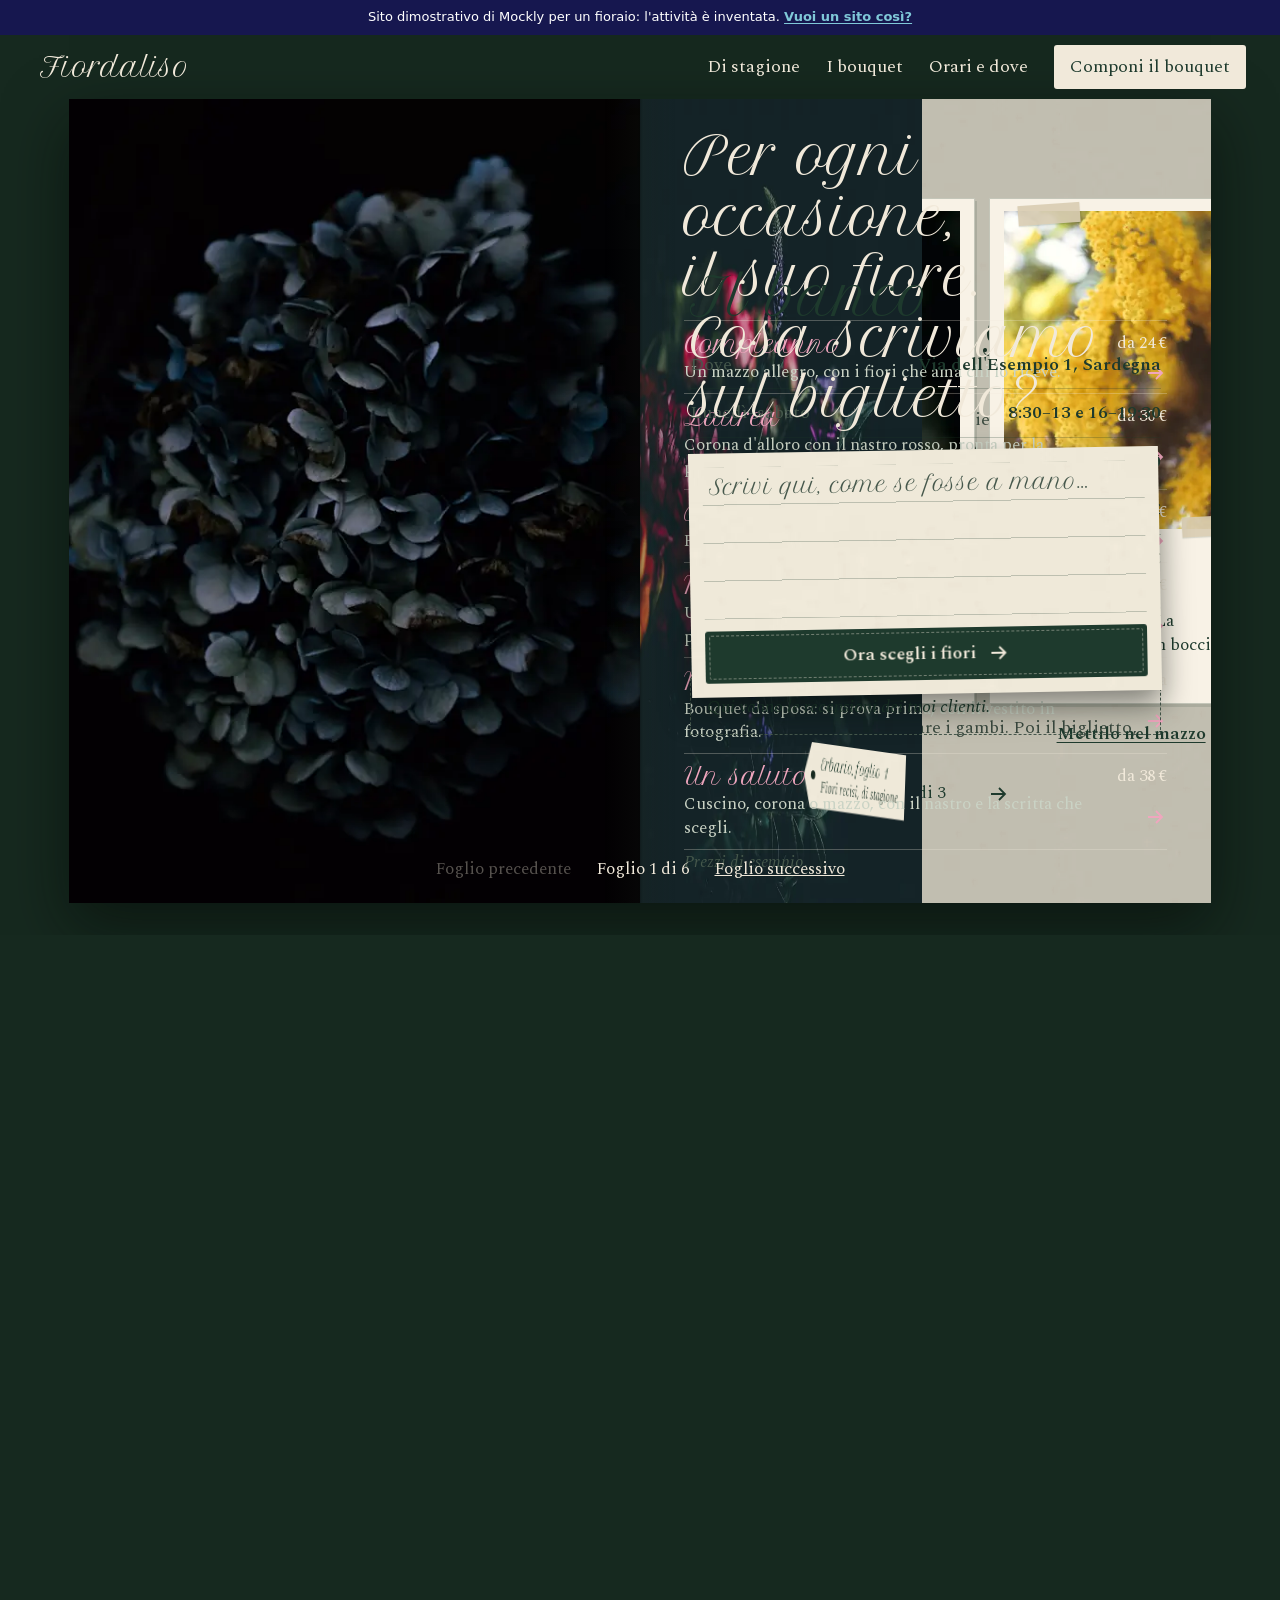
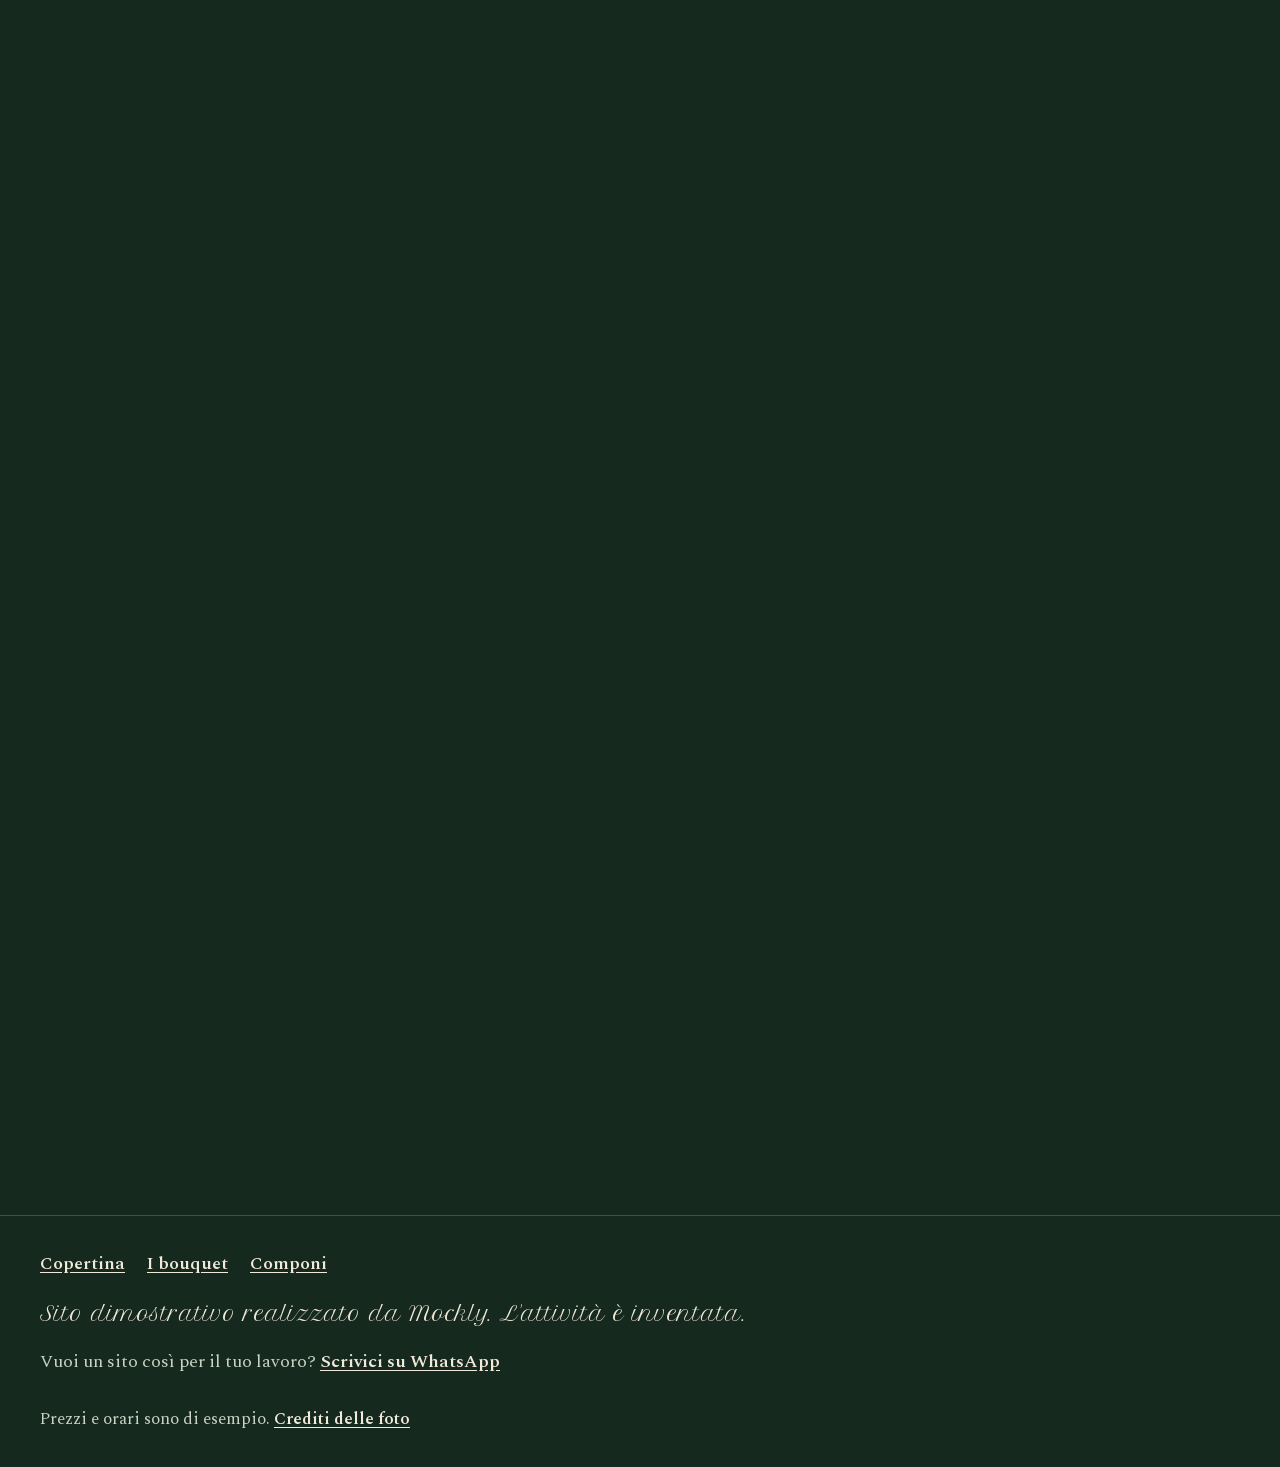
==== commit 0ebb9d4c: "Striscia 'Sito dimostrativo di Mockly' in cima a ogni pagina Co-Authored-By: Claude Opus 5.5 <norepl" ====
--- a/index.html
+++ b/index.html
@@ -22,6 +22,10 @@
 <script src="assets/js/season.js"></script>
 </head>
 <body class="page-home">
+<!-- Striscia Mockly: dice che questo è un sito dimostrativo -->
+<div class="mockly-demo-bar" role="note"><p>Sito dimostrativo di Mockly per un fioraio: l'attività è inventata. <a href="https://mockly.it/">Vuoi un sito così?</a></p></div>
+<script>(function(){var b=document.currentScript.previousElementSibling,h=[];function pad(){var c=getComputedStyle(document.body),t=parseFloat(c.paddingTop)||0;b.style.margin="-"+t+"px -"+(parseFloat(c.paddingRight)||0)+"px "+t+"px -"+(parseFloat(c.paddingLeft)||0)+"px";}function find(){pad();h=[].filter.call(document.body.querySelectorAll("*"),function(e){if(e===b||b.contains(e))return false;if(e.hasAttribute("data-mockly-bar"))return true;var s=getComputedStyle(e);if(s.position!=="fixed"||s.top!=="0px")return false;var r=e.getBoundingClientRect();if(r.height>20&&r.height<innerHeight*.5&&r.width>innerWidth*.5){e.setAttribute("data-mockly-bar","");return true;}return false;});move();}function move(){var t=Math.max(0,b.offsetHeight-scrollY)+"px";h.forEach(function(e){e.style.top=t;});}addEventListener("load",find);addEventListener("resize",find);addEventListener("scroll",move,{passive:true});if(document.readyState!=="loading")find();else document.addEventListener("DOMContentLoaded",find);})();</script>
+<style>.mockly-demo-bar{position:relative;z-index:1;margin:0;padding:8px 16px;background:#16174F;color:#fff;font:500 13px/1.45 system-ui,-apple-system,"Segoe UI",Roboto,sans-serif;text-align:center;letter-spacing:0}.mockly-demo-bar p{margin:0;color:inherit;font:inherit}.mockly-demo-bar a{color:#7FC8D8;font-weight:600;text-decoration:underline;text-underline-offset:2px}.mockly-demo-bar a:focus-visible{outline:2px solid #7FC8D8;outline-offset:2px}</style>
 <a class="skip" href="#main">Vai al contenuto</a>
 <header class="topbar">
   <a class="brand" href="index.html" aria-current="page">Fiordaliso</a>
